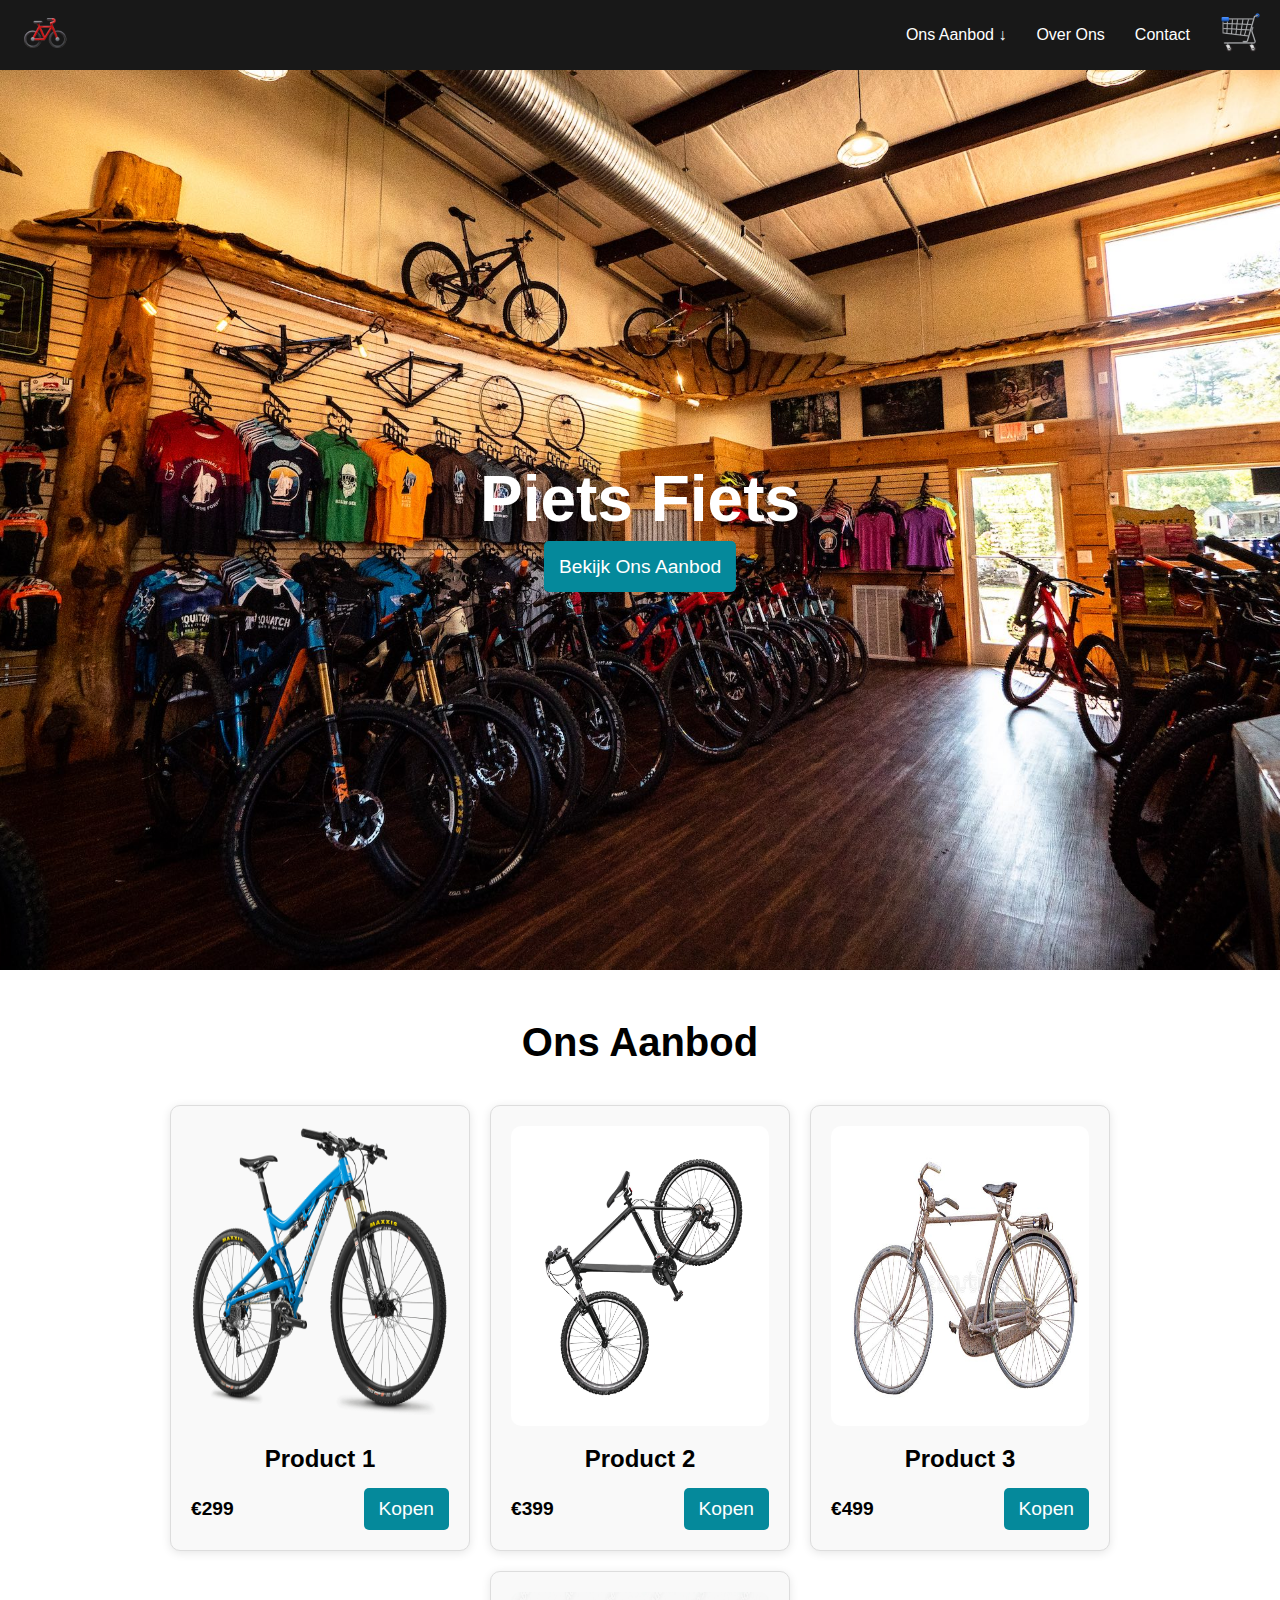
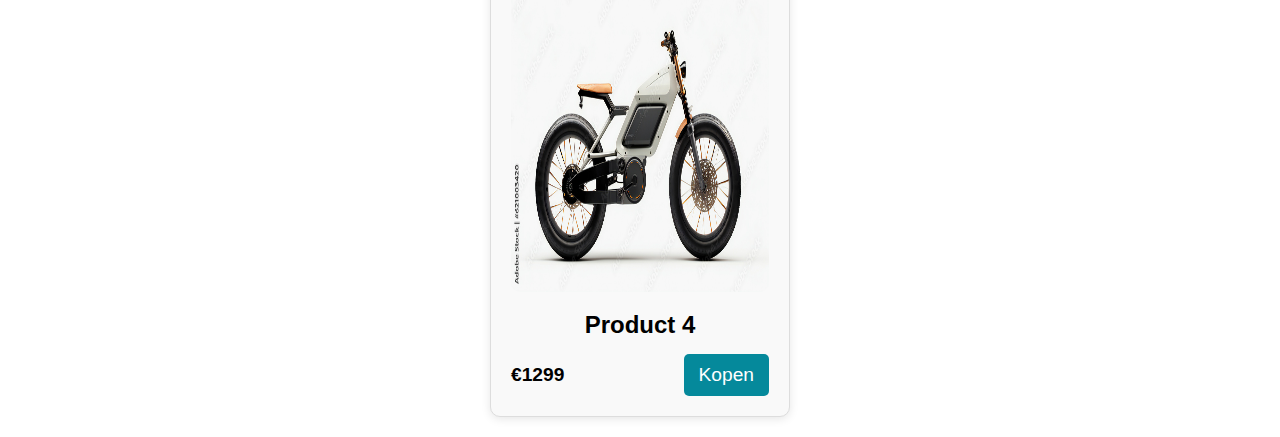
==== index.html @ 2f3db823 "Initial commit" ====
<!DOCTYPE html>
<html lang="nl">
<head>
    <meta charset="UTF-8">
    <meta name="viewport" content="width=device-width, initial-scale=1.0">
    <title>Piets fiets | De beste in Nederland!</title>
    <link rel="stylesheet" href="CSS/styles.css">
    <link rel="stylesheet" href="https://cdnjs.cloudflare.com/ajax/libs/font-awesome/6.0.0-beta2/css/all.min.css" integrity="sha512-YWzhKL2whUzgiheMoBFwW8CKV4qpHQAEuvilg9FAn5VJUDwKZZxkJNuGM4XkWuk94WCrrwslk8yWNGmY1EduTA==" crossorigin="anonymous" referrerpolicy="no-referrer" />
</head>
<body>
    <header>
    <nav>
        <ul class='nav-bar'>
            <li class='logo'><a href='index.html'><img src='IMG/logo.png' alt='logo'/></a></li>
            <input type='checkbox' id='check' />
            <span class="menu">
                <li class="dropdown">
                    <a href="#" class="dropbtn">Ons Aanbod ↓</a>
                    <div class="dropdown-content">
                        <div class="dropdown-item">
                            <a href="#">Link 1 →</a>
                            <div class="submenu-content">
                                <a href="#">Link A</a>
                                <a href="#">Link B</a>
                                <a href="#">Link C</a>
                            </div>
                        </div>
                        <a href="#">Link 2</a>
                        <a href="#">Link 3</a>
                    </div>
                </li>
                <li><a href="aboutus.html">Over Ons</a></li>
                <li><a href="contact.html">Contact</a></li>
                <li class="cart"><a href="winkelwagen.html"><img src='IMG/shoppingcart.png' alt='winkelwagen'/></a></li>
                <label for="check" class="close-menu"><i class="fas fa-times"></i></label>
            </span>
            <label for="check" class="open-menu"><i class="fas fa-bars"></i></label>
        </ul>
    </nav>
    </header>
    
    <section class="cover">
        <img src="IMG/cover.jpg" alt="Cover Foto" class="cover-img">
        <div class="cover-content">
            <h1>Piets Fiets</h1>
            <a href="#aanbod" class="btn">Bekijk Ons Aanbod</a>
        </div>
    </section>

    <!-- Ons Aanbod sectie -->
    <section id="aanbod">
        <h1 class="title">Ons Aanbod</h1>
        <div class="product-cards">
            <div class="card">
                <img src="IMG/product1.png" alt="Product 1">
                <h2>Product 1</h2>
                <div class="card-footer">
                    <p class="price">€299</p>
                    <a href="#" class="btn">Kopen</a>
                </div>
            </div>

            <div class="card">
                <img src="IMG/product2.jpg" alt="Product 2">
                <h2>Product 2</h2>
                <div class="card-footer">
                    <p class="price">€399</p>
                    <a href="#" class="btn">Kopen</a>
                </div>
            </div>

            <div class="card">
                <img src="IMG/product3.jpg" alt="Product 3">
                <h2>Product 3</h2>
                <div class="card-footer">
                    <p class="price">€499</p>
                    <a href="#" class="btn">Kopen</a>
                </div>
            </div>
            <div class="card">
                <img src="IMG/product4.jpg" alt="Product 4">
                <h2>Product 4</h2>
                <div class="card-footer">
                    <p class="price">€1299</p>
                    <a href="#" class="btn">Kopen</a>
                </div>
            </div>
        </div>
    </section>
</body>
</html>
---- CSS/styles.css ----
* {
    box-sizing: border-box;
    margin: 0;
    padding: 0;
}

body {
    font-family: "Poppins", sans-serif;
    --color1: #FFF;
    --color2: #181818;
}


.nav-bar {
    width: 100%;
    height: 70px;
    display: flex;
    justify-content: space-between;
    align-items: center;
    list-style: none;
    position: relative;
    background-color: var(--color2);
    padding: 12px 20px;
}

.logo img {
    height: 50px;
}

.cart img {
    height: 40px;
}

.menu {
    display: flex;
}

.menu li {
    display: flex;
    align-items: center;
    padding-left: 30px;
}

.menu li a {
    display: block;
    text-decoration: none;
    color: var(--color1);
    text-align: center;
    padding: 10px 0;
}

.open-menu, .close-menu {
    position: absolute;
    color: var(--color1);
    cursor: pointer;
    font-size: 1.5rem;
    display: none;
}

.open-menu {
    top: 50%;
    right: 20px;
    transform: translateY(-50%);
}

.close-menu {
    top: 20px;
    right: 20px;
}

#check {
    display: none;
}

@media(max-width: 700px) {
    .menu {
        flex-direction: column;
        align-items: center;
        justify-content: center;
        width: 80%;
        height: 100vh;
        position: fixed;
        top: 0;
        right: -100%;
        z-index: 100;
        background-color: var(--color2);
    }

    .menu li {
        margin-top: 30px;
    }

    .menu li a {
        padding: 10px;
    }

    .open-menu, .close-menu {
        display: block;
    }

    #check:checked ~ .menu {
        right: 0;
    }
}

/* Dropdown styling */
.dropdown {
    position: relative;
}

.dropdown-content {
    display: none;
    position: absolute;
    background-color: #333; /* Maak de achtergrond donkerder */
    min-width: 160px;
    box-shadow: 0px 8px 16px 0px rgba(0, 0, 0, 0.2);
    z-index: 1;
    top: 60px;
    padding: 10px 0; /* Extra padding zodat de gebruiker meer ruimte heeft */
}

.dropdown-content a {
    color: white; /* Maak de tekst wit voor betere zichtbaarheid */
    padding: 12px 16px;
    text-decoration: none;
    display: block;
    text-align: left;
}

.dropdown-content a:hover {
    background-color: #575757; /* Voeg een lichte hover-achtergrond toe */
}

/* Toon het tweede niveau dropdown bij hover */
.dropdown:hover .dropdown-content {
    display: block;
}

/* Submenu (derde niveau) styling */
.dropdown-item {
    position: relative;
}

.dropdown-item:hover .submenu-content {
    display: block;
}

.submenu-content {
    display: none;
    position: absolute;
    left: 100%; /* Plaats submenu rechts van het tweede niveau */
    top: 0;
    min-width: 160px;
    background-color: #333; /* Zelfde achtergrondkleur als het tweede niveau */
    box-shadow: 0px 8px 16px 0px rgba(0, 0, 0, 0.2);
    z-index: 1;
}

.submenu-content a {
    color: white; /* Maak de tekst wit voor de submenu's */
}

.submenu-content a:hover {
    background-color: #575757; /* Voeg ook hier een lichte hover-achtergrond toe */
}

/* Einde navbar css */
/* Cover sectie styling */
.cover {
    position: relative;
    height: 100vh;
}

.cover-img {
    width: 100%;
    height: 100vh;
    object-fit: cover;
}

.cover-content {
    position: absolute;
    top: 50%;
    left: 50%;
    transform: translate(-50%, -50%);
    color: white;
    text-align: center;
}

.cover h1 {
    font-size: 4rem;
    margin-bottom: 20px;
}

.btn {
    text-decoration: none;
    background-color: #05899b; /* Knopkleur */
    color: white;
    padding: 15px 15px;
    font-size: 1.2rem;
    border-radius: 5px;
    transition: background-color 0.3s ease;
}

.btn:hover {
    background-color: #076673;
}

/* Ons aanbod gedeelte van index*/

/* Sectie titel styling */
.title {
    text-align: center;
    margin: 50px 0 20px 0;
    font-size: 2.5rem;
}

/* Product cards layout */
.product-cards {
    display: flex;
    justify-content: center;
    gap: 20px;
    padding: 20px;
    flex-wrap: wrap;
}

/* Individuele card styling */
.card {
    background-color: #f9f9f9;
    border: 1px solid #ddd;
    border-radius: 10px;
    padding: 20px;
    width: 300px;
    text-align: center;
    box-shadow: 0 2px 10px rgba(0, 0, 0, 0.1);
}

.card img {
    width: 100%;
    height: 300px;
    border-radius: 10px;
}

.card h2 {
    margin: 15px 0;
    font-size: 1.5rem;
}

/* Footer van de card met prijs en koopknop */
.card-footer {
    display: flex;
    justify-content: space-between;
    align-items: center;
}

.price {
    font-size: 1.2rem;
    font-weight: bold;
}

/* Koop knop styling */
.card-footer .btn {
    background-color: #05899b;
    color: white;
    padding: 10px 15px;
    border-radius: 5px;
    text-decoration: none;
    transition: background-color 0.3s ease;
}

.card-footer .btn:hover {
    background-color: #076673;
}


/* Contact pagina css */

.contact-section {
    margin-top: 20px; /* Zorgt dat de content niet onder de navbar valt */
    display: flex;
    flex-direction: column;
    align-items: center;
    text-align: center;
}

.contact-section h1 {
    font-size: 2.5rem;
    margin-bottom: 10px;
}

.contact-section p {
    max-width: 600px;
    margin: 0 auto;
    font-size: 1.2rem;
    color: #555;
}

/* Contact formulier styling */
/* Contact formulier styling */
.contact-form {
    display: flex;
    flex-direction: column;
    align-items: center; /* Center the form horizontally */
    margin: 20px auto; /* Margin auto ensures form is centered */
    width: 100%;
    max-width: 400px; /* Control the maximum width of the form */
}

.form-group {
    width: 500px;
    margin-bottom: 15px;
}

.form-group label {
    display: block;
    font-size: 1rem;
    margin-bottom: 5px;
    color: #333;
    text-align: left; /* Left-align the label */
}

.form-group input,
.form-group textarea {
    width: 100%; /* Ensure the input and textarea fields take up 100% of the form-group's width */
    padding: 10px;
    border: 1px solid #ccc;
    border-radius: 5px;
    font-size: 1rem;
    box-sizing: border-box; /* Prevent padding from increasing the width */
}

.form-group input:focus,
.form-group textarea:focus {
    border-color: #05899b;
    outline: none;
}

.submit-btn {
    padding: 12px 20px;
    background-color: #05899b;
    color: white;
    border: none;
    border-radius: 5px;
    font-size: 1.2rem;
    cursor: pointer;
    transition: background-color 0.3s ease;
    width: 500px; /* Make the submit button fill the width */
    margin-top: 10px;
}



.submit-btn:hover {
    background-color: #076673;
}

/* Over ons pagina */

.about-us {
    display: flex;
    flex-direction: column;
    align-items: center;
    text-align: center;
    margin: 20px 0;
}

.about-section,
.mission-section,
.what-we-do-section,
.team-section {
    max-width: 800px; /* Zorg ervoor dat de secties niet te breed zijn */
    margin-bottom: 40px; /* Ruimte tussen de secties */
}

.team-image {
    width: 100%;
    height: auto; /* Zorgt ervoor dat de afbeelding proportioneel blijft */
    margin-top: 20px; /* Ruimte boven de afbeelding */
}
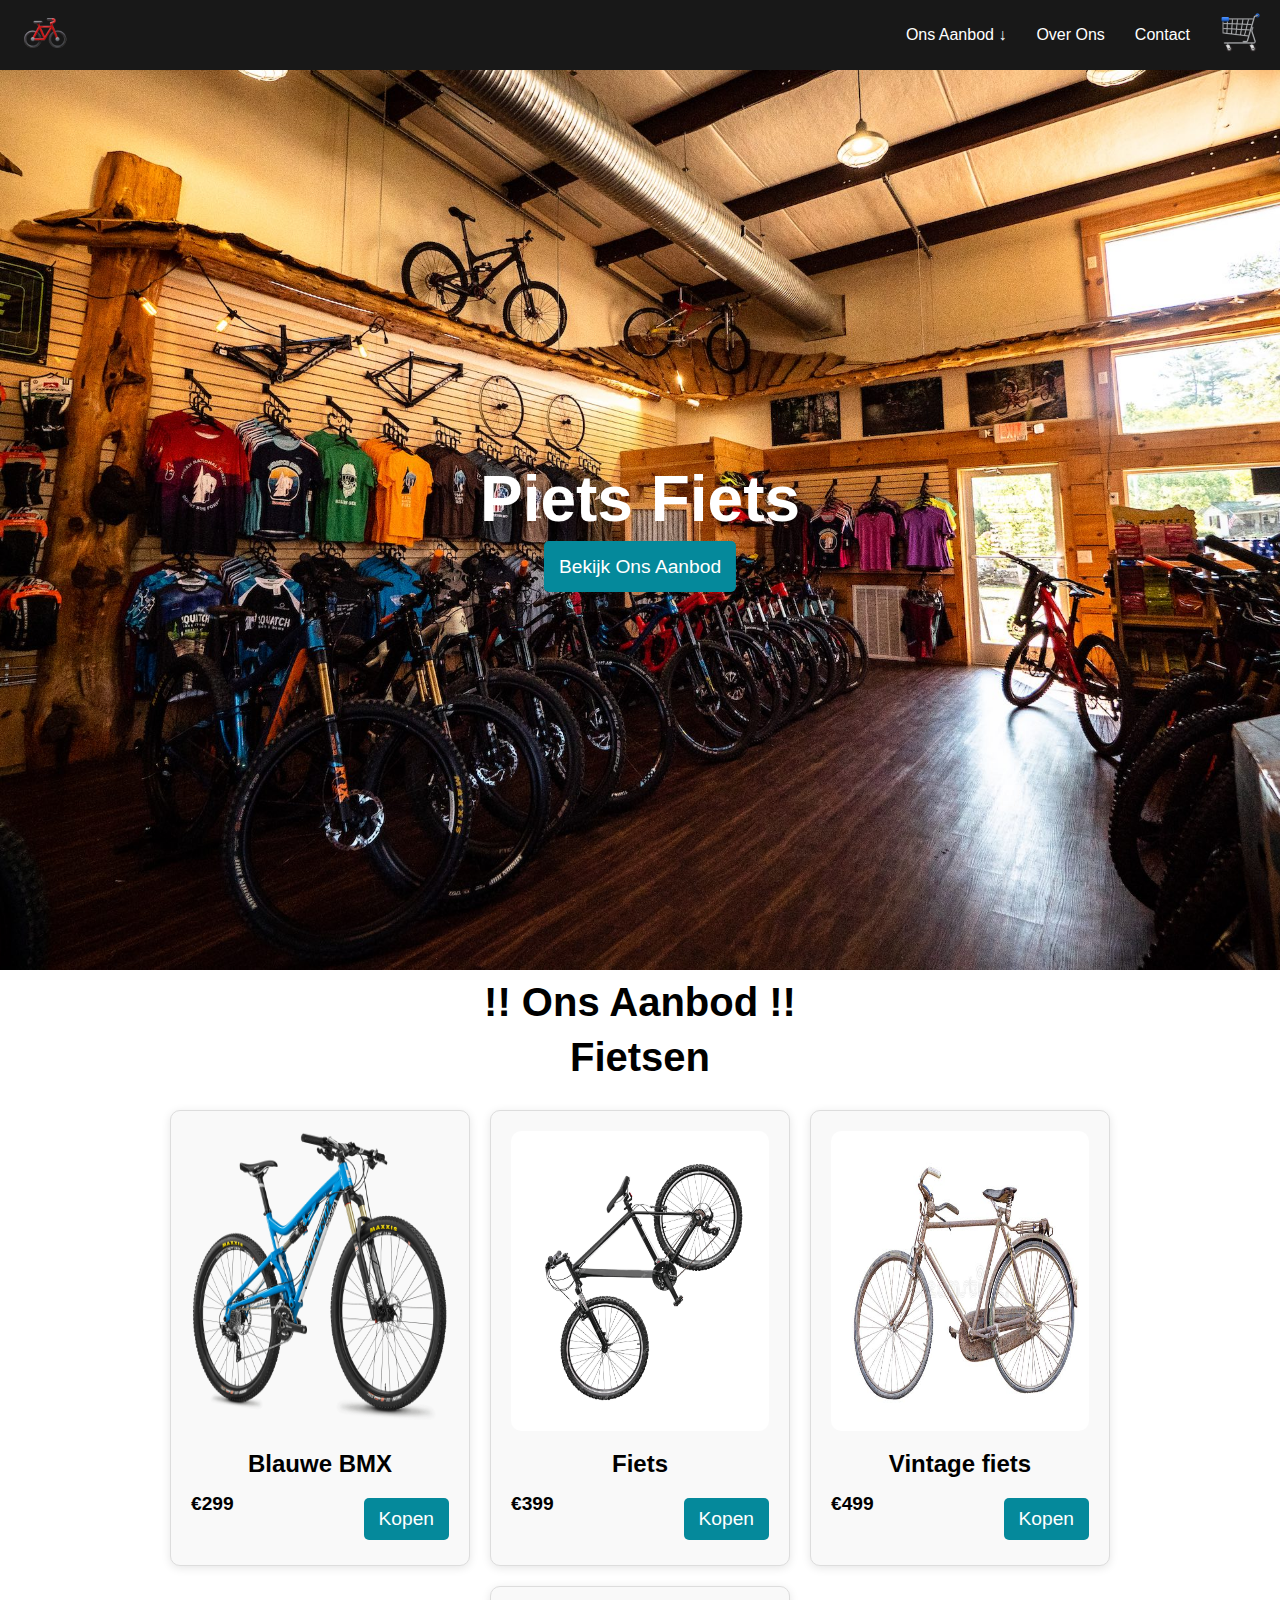
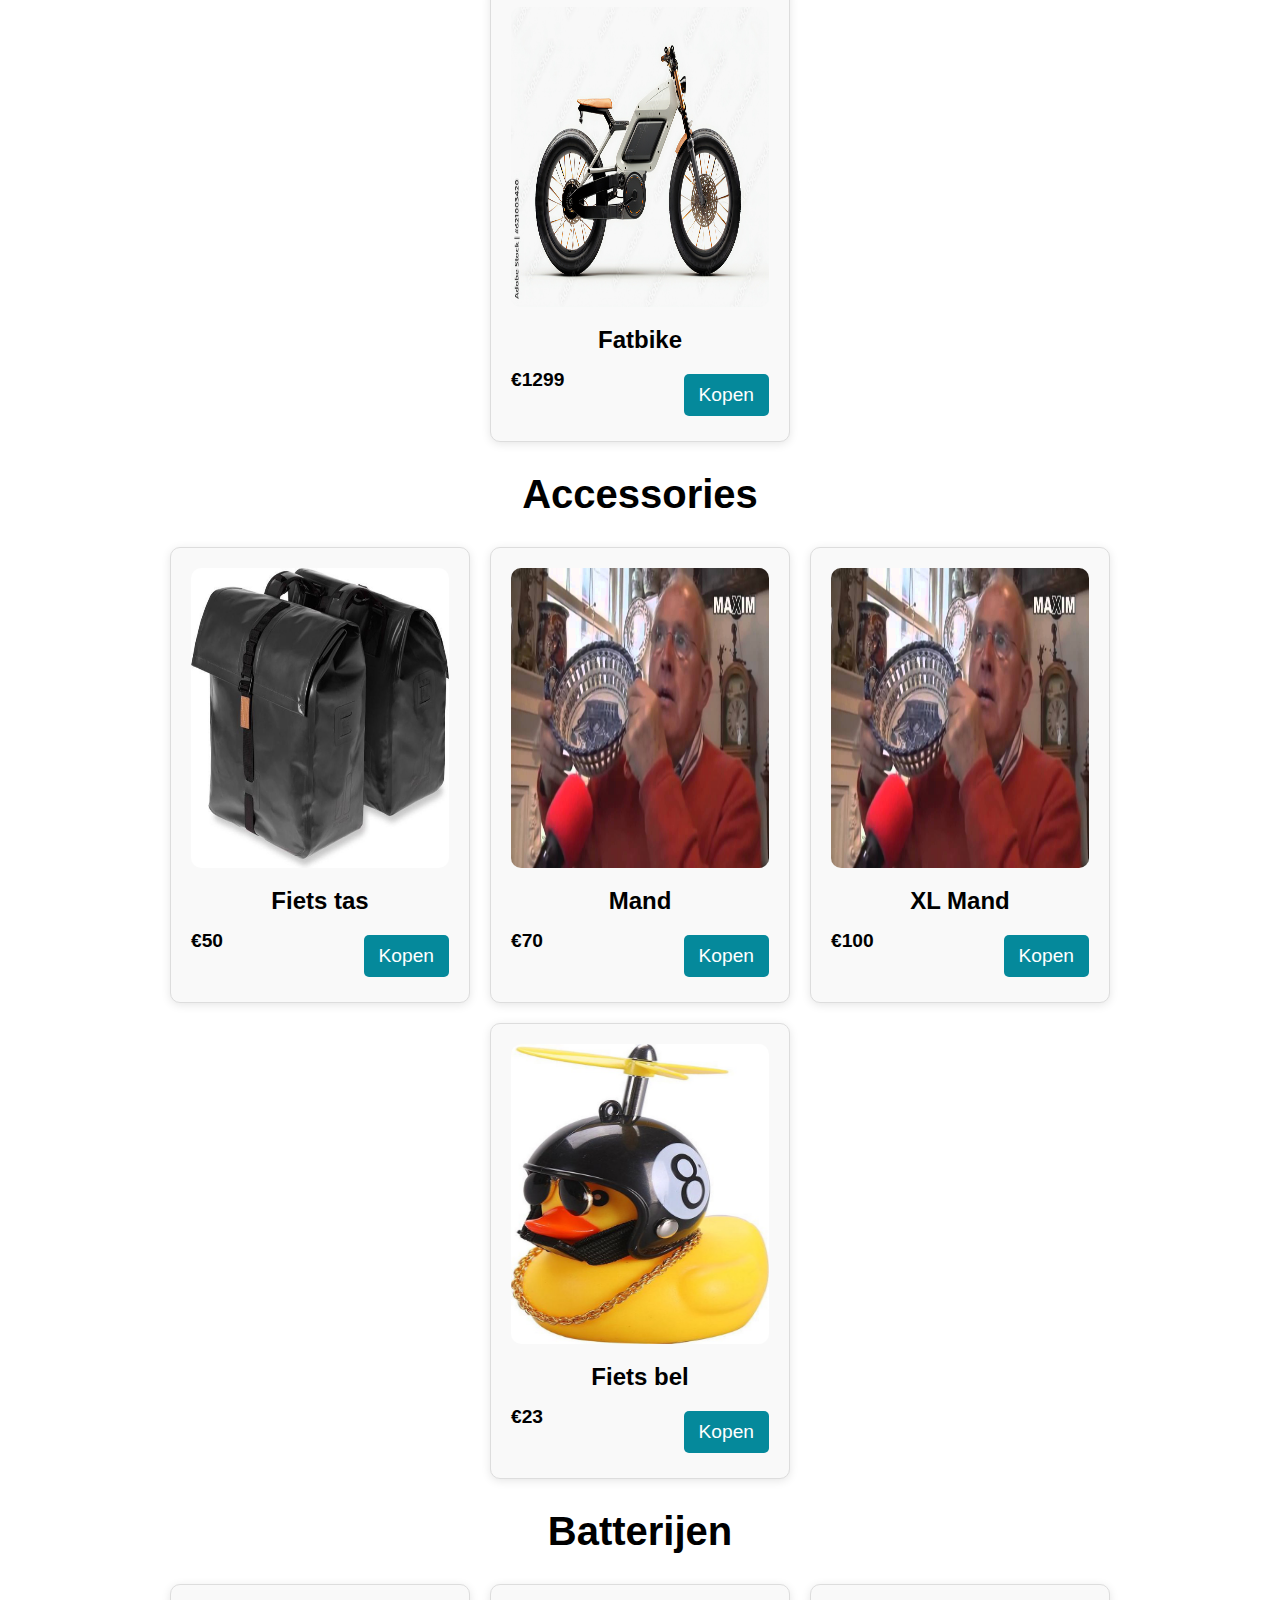
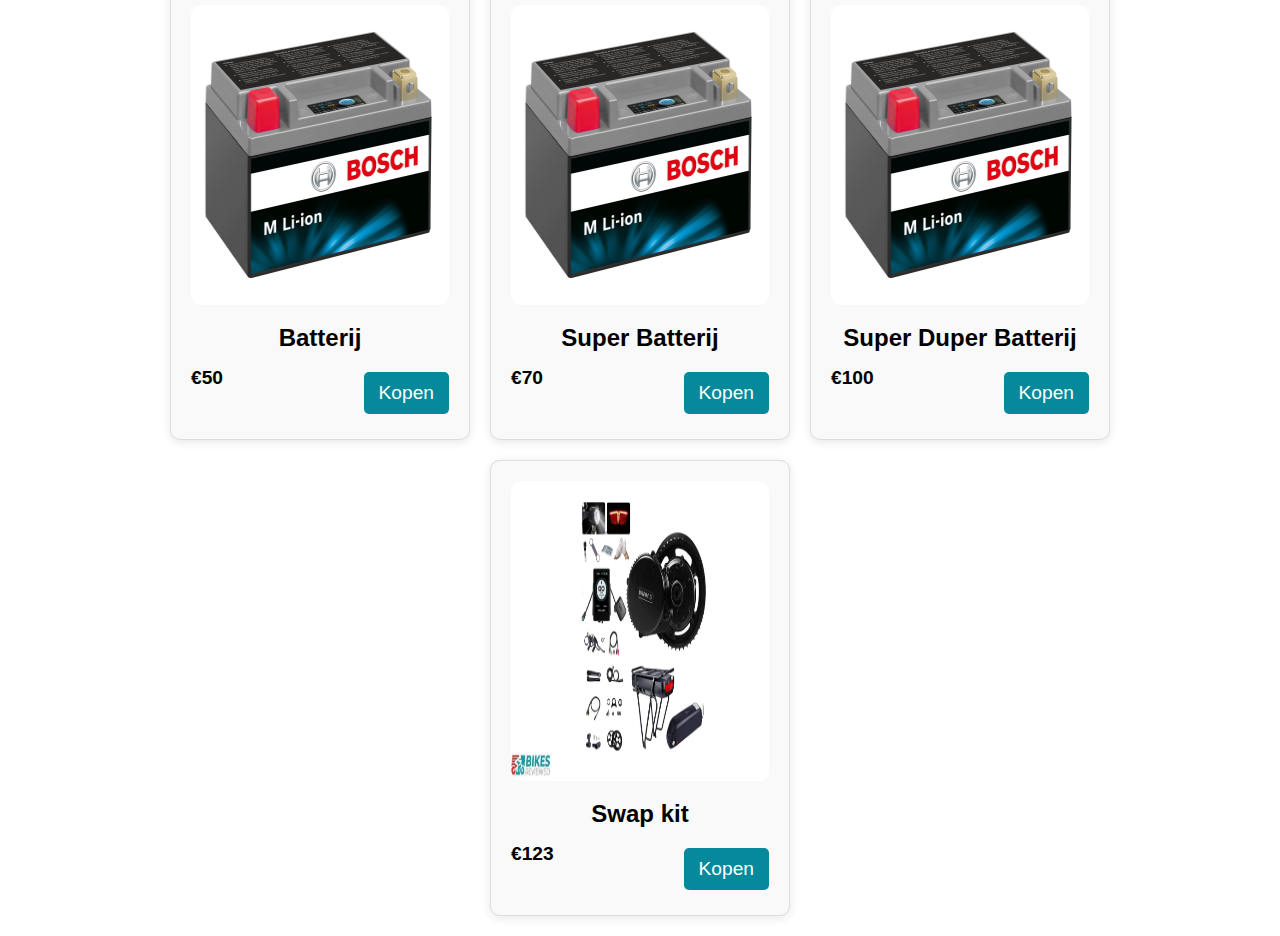
==== commit c7c382c2: "product en aanbod pagina gemaakt, index verbeterd en spelfouten verbeterd in README.md" ====
--- a/index.html
+++ b/index.html
@@ -18,15 +18,15 @@
                     <a href="#" class="dropbtn">Ons Aanbod ↓</a>
                     <div class="dropdown-content">
                         <div class="dropdown-item">
-                            <a href="#">Link 1 →</a>
+                            <a href="#">Fietsen →</a>
                             <div class="submenu-content">
-                                <a href="#">Link A</a>
-                                <a href="#">Link B</a>
-                                <a href="#">Link C</a>
+                                <a href="#">Fietsen</a>
+                                <a href="#">Vintage fietsen</a>
+                                <a href="#">Elektrische fietsen</a>
                             </div>
                         </div>
-                        <a href="#">Link 2</a>
-                        <a href="#">Link 3</a>
+                        <a href="#">Accessories</a>
+                        <a href="#">Batterijen</a>
                     </div>
                 </li>
                 <li><a href="aboutus.html">Over Ons</a></li>
@@ -49,11 +49,13 @@
 
     <!-- Ons Aanbod sectie -->
     <section id="aanbod">
-        <h1 class="title">Ons Aanbod</h1>
+        <h1 class="title">!! Ons Aanbod !!</h1>
+        <!-- Fietsen -->
+        <h3 class="title">Fietsen</h3>
         <div class="product-cards">
             <div class="card">
                 <img src="IMG/product1.png" alt="Product 1">
-                <h2>Product 1</h2>
+                <h2>Blauwe BMX</h2>
                 <div class="card-footer">
                     <p class="price">€299</p>
                     <a href="#" class="btn">Kopen</a>
@@ -62,7 +64,7 @@
 
             <div class="card">
                 <img src="IMG/product2.jpg" alt="Product 2">
-                <h2>Product 2</h2>
+                <h2>Fiets</h2>
                 <div class="card-footer">
                     <p class="price">€399</p>
                     <a href="#" class="btn">Kopen</a>
@@ -71,7 +73,7 @@
 
             <div class="card">
                 <img src="IMG/product3.jpg" alt="Product 3">
-                <h2>Product 3</h2>
+                <h2>Vintage fiets</h2>
                 <div class="card-footer">
                     <p class="price">€499</p>
                     <a href="#" class="btn">Kopen</a>
@@ -79,9 +81,85 @@
             </div>
             <div class="card">
                 <img src="IMG/product4.jpg" alt="Product 4">
-                <h2>Product 4</h2>
+                <h2>Fatbike</h2>
                 <div class="card-footer">
                     <p class="price">€1299</p>
+                    <a href="#" class="btn">Kopen</a>
+                </div>
+            </div>
+        </div>
+        <!-- Accessories -->
+        <h3 class="title">Accessories</h3>
+        <div class="product-cards">
+            <div class="card">
+                <img src="IMG/fietstas.jpg" alt="Product 1">
+                <h2>Fiets tas</h2>
+                <div class="card-footer">
+                    <p class="price">€50</p>
+                    <a href="#" class="btn">Kopen</a>
+                </div>
+            </div>
+
+            <div class="card">
+                <img src="IMG/mand.jpg" alt="Product 2">
+                <h2>Mand</h2>
+                <div class="card-footer">
+                    <p class="price">€70</p>
+                    <a href="#" class="btn">Kopen</a>
+                </div>
+            </div>
+
+            <div class="card">
+                <img src="IMG/mand.jpg" alt="Product 3">
+                <h2>XL Mand</h2>
+                <div class="card-footer">
+                    <p class="price">€100</p>
+                    <a href="#" class="btn">Kopen</a>
+                </div>
+            </div>
+            <div class="card">
+                <img src="IMG/bel.jpg" alt="Product 4">
+                <h2>Fiets bel</h2>
+                <div class="card-footer">
+                    <p class="price">€23</p>
+                    <a href="#" class="btn">Kopen</a>
+                </div>
+            </div>
+        </div>
+        <!-- Batterijen -->
+        <h3 class="title">Batterijen</h3>
+        <div class="product-cards">
+            <div class="card">
+                <img src="IMG/batterij.jpeg" alt="Product 1">
+                <h2>Batterij</h2>
+                <div class="card-footer">
+                    <p class="price">€50</p>
+                    <a href="#" class="btn">Kopen</a>
+                </div>
+            </div>
+
+            <div class="card">
+                <img src="IMG/batterij.jpeg" alt="Product 2">
+                <h2>Super Batterij</h2>
+                <div class="card-footer">
+                    <p class="price">€70</p>
+                    <a href="#" class="btn">Kopen</a>
+                </div>
+            </div>
+
+            <div class="card">
+                <img src="IMG/batterij.jpeg" alt="Product 3">
+                <h2>Super Duper Batterij</h2>
+                <div class="card-footer">
+                    <p class="price">€100</p>
+                    <a href="#" class="btn">Kopen</a>
+                </div>
+            </div>
+            <div class="card">
+                <img src="IMG/swapkit.jpg" alt="Product 4">
+                <h2>Swap kit</h2>
+                <div class="card-footer">
+                    <p class="price">€123</p>
                     <a href="#" class="btn">Kopen</a>
                 </div>
             </div>
--- a/CSS/styles.css
+++ b/CSS/styles.css
@@ -173,7 +173,7 @@
 
 .cover-img {
     width: 100%;
-    height: 100vh;
+    height: 100%;
     object-fit: cover;
 }
 
@@ -210,7 +210,7 @@
 /* Sectie titel styling */
 .title {
     text-align: center;
-    margin: 50px 0 20px 0;
+    margin: 10px 0 10px 0;
     font-size: 2.5rem;
 }
 
@@ -229,7 +229,7 @@
     border: 1px solid #ddd;
     border-radius: 10px;
     padding: 20px;
-    width: 300px;
+    width: 300px; /* Breedte van de kaart */
     text-align: center;
     box-shadow: 0 2px 10px rgba(0, 0, 0, 0.1);
 }
@@ -376,3 +376,221 @@
     height: auto; /* Zorgt ervoor dat de afbeelding proportioneel blijft */
     margin-top: 20px; /* Ruimte boven de afbeelding */
 }
+/* Product pagina layout */
+.product-container {
+    display: flex;
+    justify-content: space-between;
+    align-items: flex-start;
+    margin: 30px auto;
+    max-width: 1200px;
+}
+
+.product-image {
+    width: 50%;
+    border: 2px solid #ddd; /* Outline rond de afbeelding */
+    border-radius: 10px;
+}
+
+.product-image img {
+    width: 100%;
+    height: auto;
+}
+
+.product-details {
+    width: 45%;
+    display: flex;
+    flex-direction: column;
+    justify-content: space-between;
+    padding-left: 20px;
+}
+
+.product-info {
+    flex-grow: 1; /* Zorgt ervoor dat dit gedeelte groeit en ruimte inneemt */
+    margin-bottom: 20px; /* Zorg voor een afstand tussen beschrijving en aankoopsectie */
+}
+
+.product-title {
+    font-size: 2.5rem;
+    color: #333;
+    margin-bottom: 10px;
+}
+
+.product-description {
+    font-size: 1.2rem;
+    color: #555;
+    margin-bottom: 20px;
+}
+
+.product-purchase {
+    margin-top: auto; /* Plaatst de prijs en knop helemaal onderaan de kolom */
+}
+
+.product-price {
+    font-size: 2rem;
+    font-weight: bold;
+    color: #05899b;
+    margin-bottom: 20px;
+}
+
+.product-details .btn {
+    background-color: #05899b;
+    color: white;
+    padding: 12px 20px;
+    font-size: 1.2rem;
+    text-decoration: none;
+    border-radius: 5px;
+    transition: background-color 0.3s ease;
+}
+.voorraad {
+    color: green;
+}
+
+.product-details .btn:hover {
+    background-color: #076673;
+}
+
+@media (max-width: 900px) {
+    .product-container {
+        flex-direction: column;
+        text-align: center;
+    }
+
+    .product-image,
+    .product-details {
+        width: 100%;
+        padding-left: 0;
+    }
+
+    .product-purchase {
+        align-items: center; /* Zorgt ervoor dat de prijs en knop gecentreerd zijn op kleinere schermen */
+    }
+}
+
+/* aanbod */
+/* Main content styling */
+main {
+    text-align: center;
+    margin: 20px;
+}
+
+h1 {
+    font-size: 2.5rem;
+    margin-bottom: 10px;
+}
+
+p {
+    font-size: 1.2rem;
+    margin-bottom: 30px;
+}
+
+/* Content layout */
+.content {
+    display: flex;
+    justify-content: space-between;
+    margin-top: 20px;
+}
+
+/* Filter sectie aan de linkerkant */
+.container {
+    display: flex;
+    justify-content: space-between;
+    gap: 20px; /* Voeg ruimte toe tussen filter en productlijst */
+}
+
+.filter-section {
+    width: 20%; /* Breedte blijft 20% */
+    height: 25%;
+    padding: 20px;
+    background-color: #f4f4f4;
+    border: 1px solid #ddd;
+    border-radius: 10px;
+    text-align: left;
+}
+
+
+.filter-section h2 {
+    font-size: 1.8rem;
+    margin-bottom: 20px;
+}
+
+.filter-item {
+    margin-bottom: 30px;
+}
+
+.filter-item h3 {
+    font-size: 1.2rem;
+    margin-bottom: 10px;
+}
+
+/* Zorgt dat prijs filter ook links is uitgelijnd */
+.price-filter {
+    display: flex;
+    align-items: center;
+    justify-content: space-between;
+}
+
+.price-filter input {
+    width: 40%;
+    padding: 8px;
+    font-size: 1rem;
+    border: 1px solid #ddd;
+    border-radius: 5px;
+}
+
+.price-filter span {
+    margin: 0 10px;
+}
+
+.type-filter label,
+.color-filter label {
+    display: block;
+    font-size: 1rem;
+    margin-bottom: 8px;
+    text-align: left; /* Links uitlijnen van type en kleur filters */
+}
+
+input[type="radio"] {
+    margin-right: 10px;
+}
+
+/* Placeholder for product list */
+.product-list {
+    width: 75%; /* Verlaag breedte om ruimte te geven aan filter */
+    display: flex;
+    flex-wrap: wrap;
+    gap: 20px;
+}
+.flex-container {
+    display: flex; /* Flexbox inschakelen */
+    gap: 20px; /* Ruimte tussen de filtersectie en productcards */
+}
+
+.filter-section {
+    flex: 0 0 20%; /* Stel de breedte in op 20% */
+    padding: 20px; /* Voeg padding toe voor ruimte rondom */
+}
+
+.product-cards {
+    flex: 1; /* Laat de productcards de rest van de ruimte innemen */
+    display: flex;
+    flex-wrap: wrap;
+    gap: 20px; /* Ruimte tussen de kaarten */
+}
+
+
+@media (max-width: 900px) {
+    .content {
+        flex-direction: column;
+        align-items: center;
+    }
+
+    .filter-section,
+    .product-list {
+        width: 100%;
+    }
+
+    .product-list {
+        margin-top: 20px;
+    }
+}
+
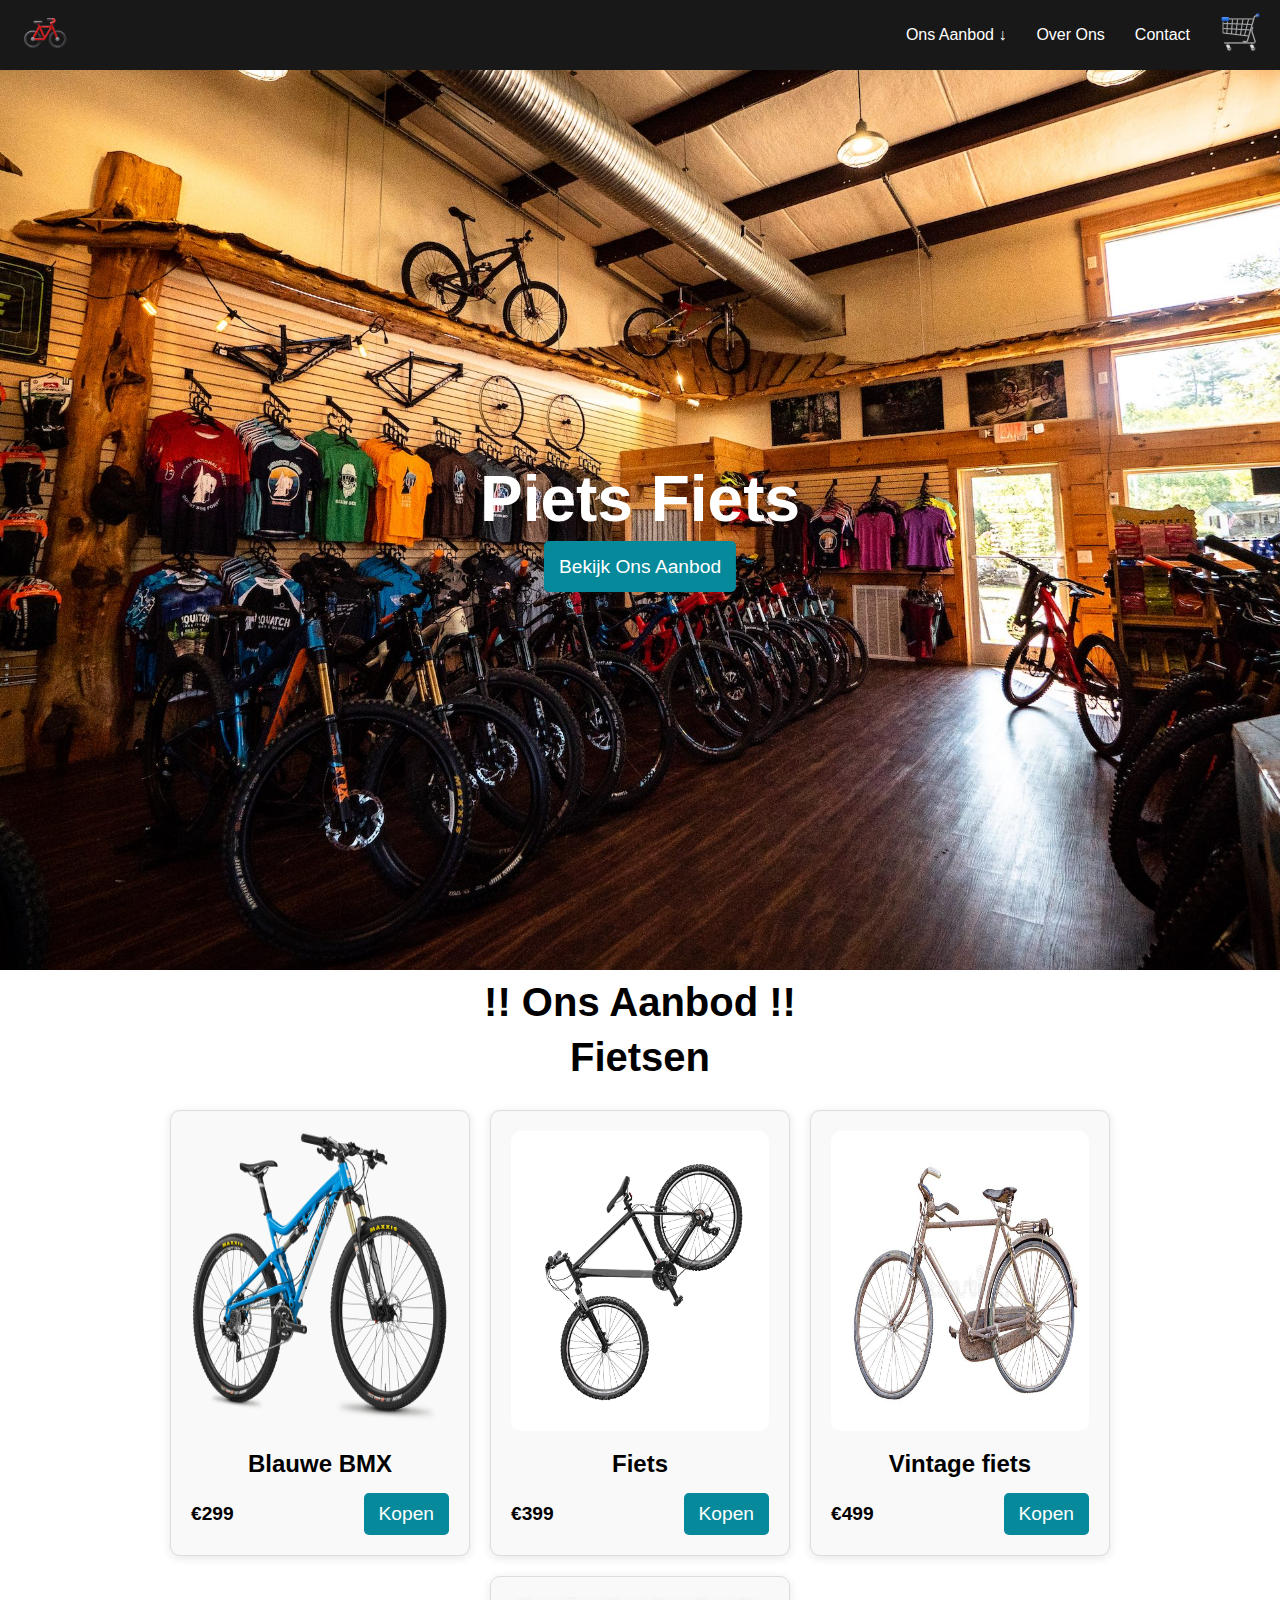
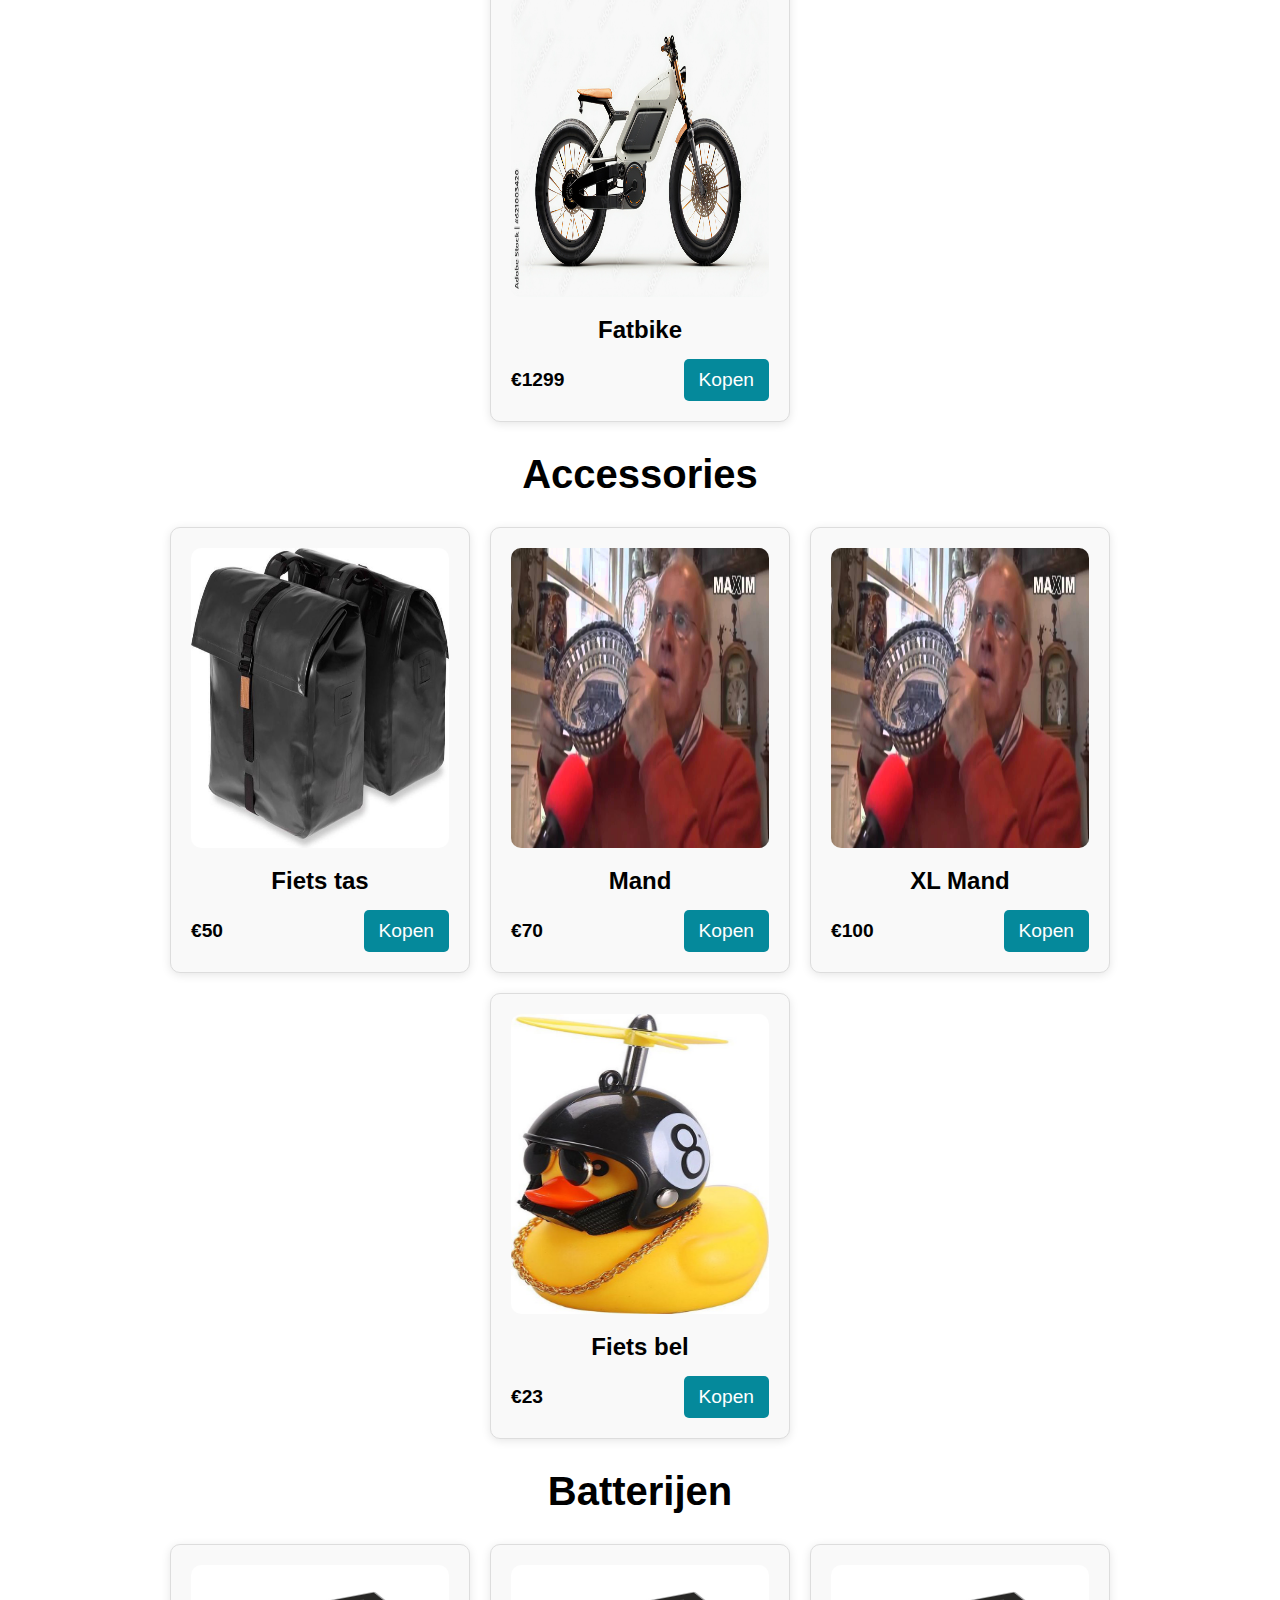
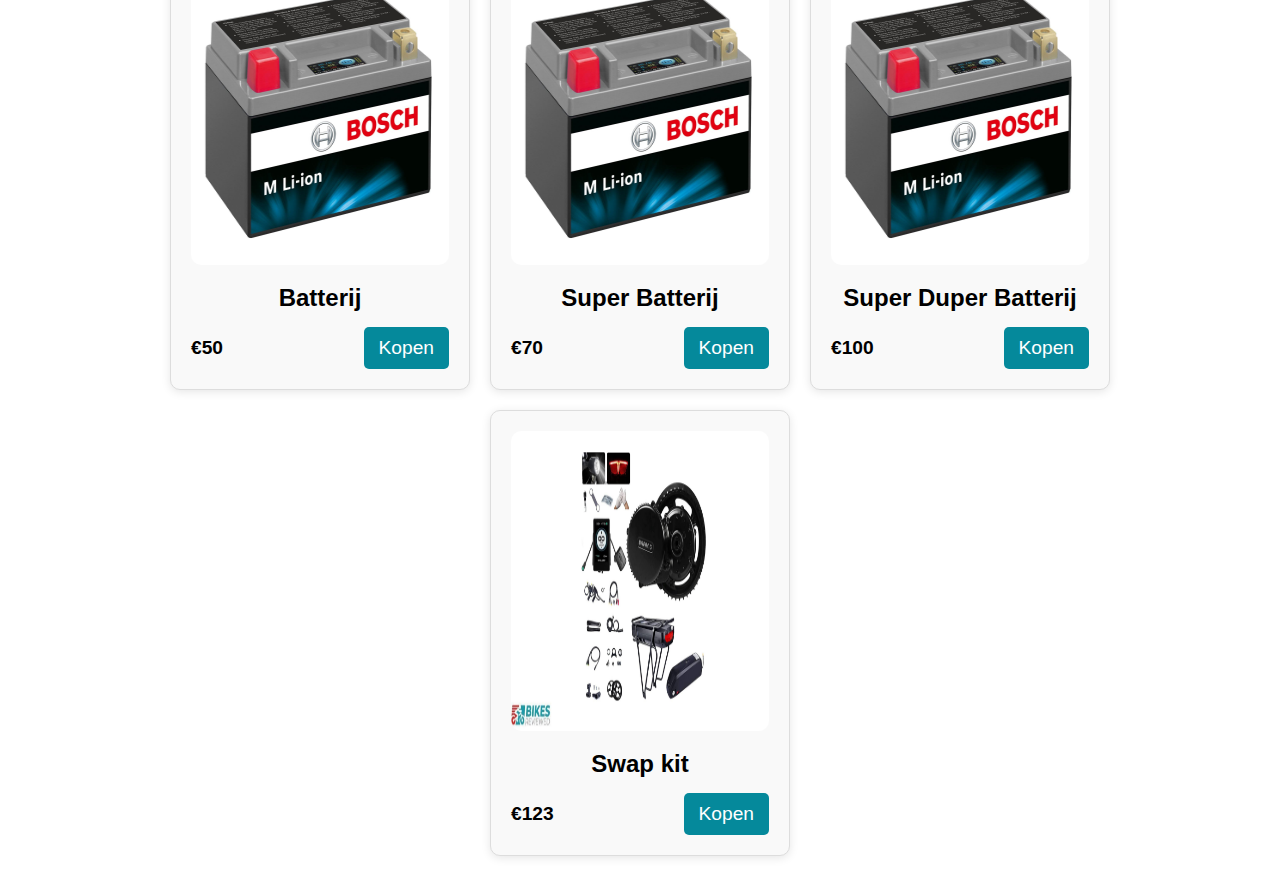
==== commit d0e54762: "small tweaks" ====
--- a/index.html
+++ b/index.html
@@ -15,7 +15,7 @@
             <input type='checkbox' id='check' />
             <span class="menu">
                 <li class="dropdown">
-                    <a href="#" class="dropbtn">Ons Aanbod ↓</a>
+                    <a href="aanbod.html" class="dropbtn">Ons Aanbod ↓</a>
                     <div class="dropdown-content">
                         <div class="dropdown-item">
                             <a href="#">Fietsen →</a>
--- a/CSS/styles.css
+++ b/CSS/styles.css
@@ -10,7 +10,7 @@
     --color2: #181818;
 }
 
-
+/* begin navbar styling */
 .nav-bar {
     width: 100%;
     height: 70px;
@@ -468,21 +468,11 @@
 
 /* aanbod */
 /* Main content styling */
-main {
-    text-align: center;
-    margin: 20px;
-}
-
-h1 {
-    font-size: 2.5rem;
-    margin-bottom: 10px;
-}
-
-p {
-    font-size: 1.2rem;
-    margin-bottom: 30px;
-}
-
+
+.kop {
+    text-align: center;
+    align-items: center;
+}
 /* Content layout */
 .content {
     display: flex;
@@ -553,7 +543,6 @@
     margin-right: 10px;
 }
 
-/* Placeholder for product list */
 .product-list {
     width: 75%; /* Verlaag breedte om ruimte te geven aan filter */
     display: flex;
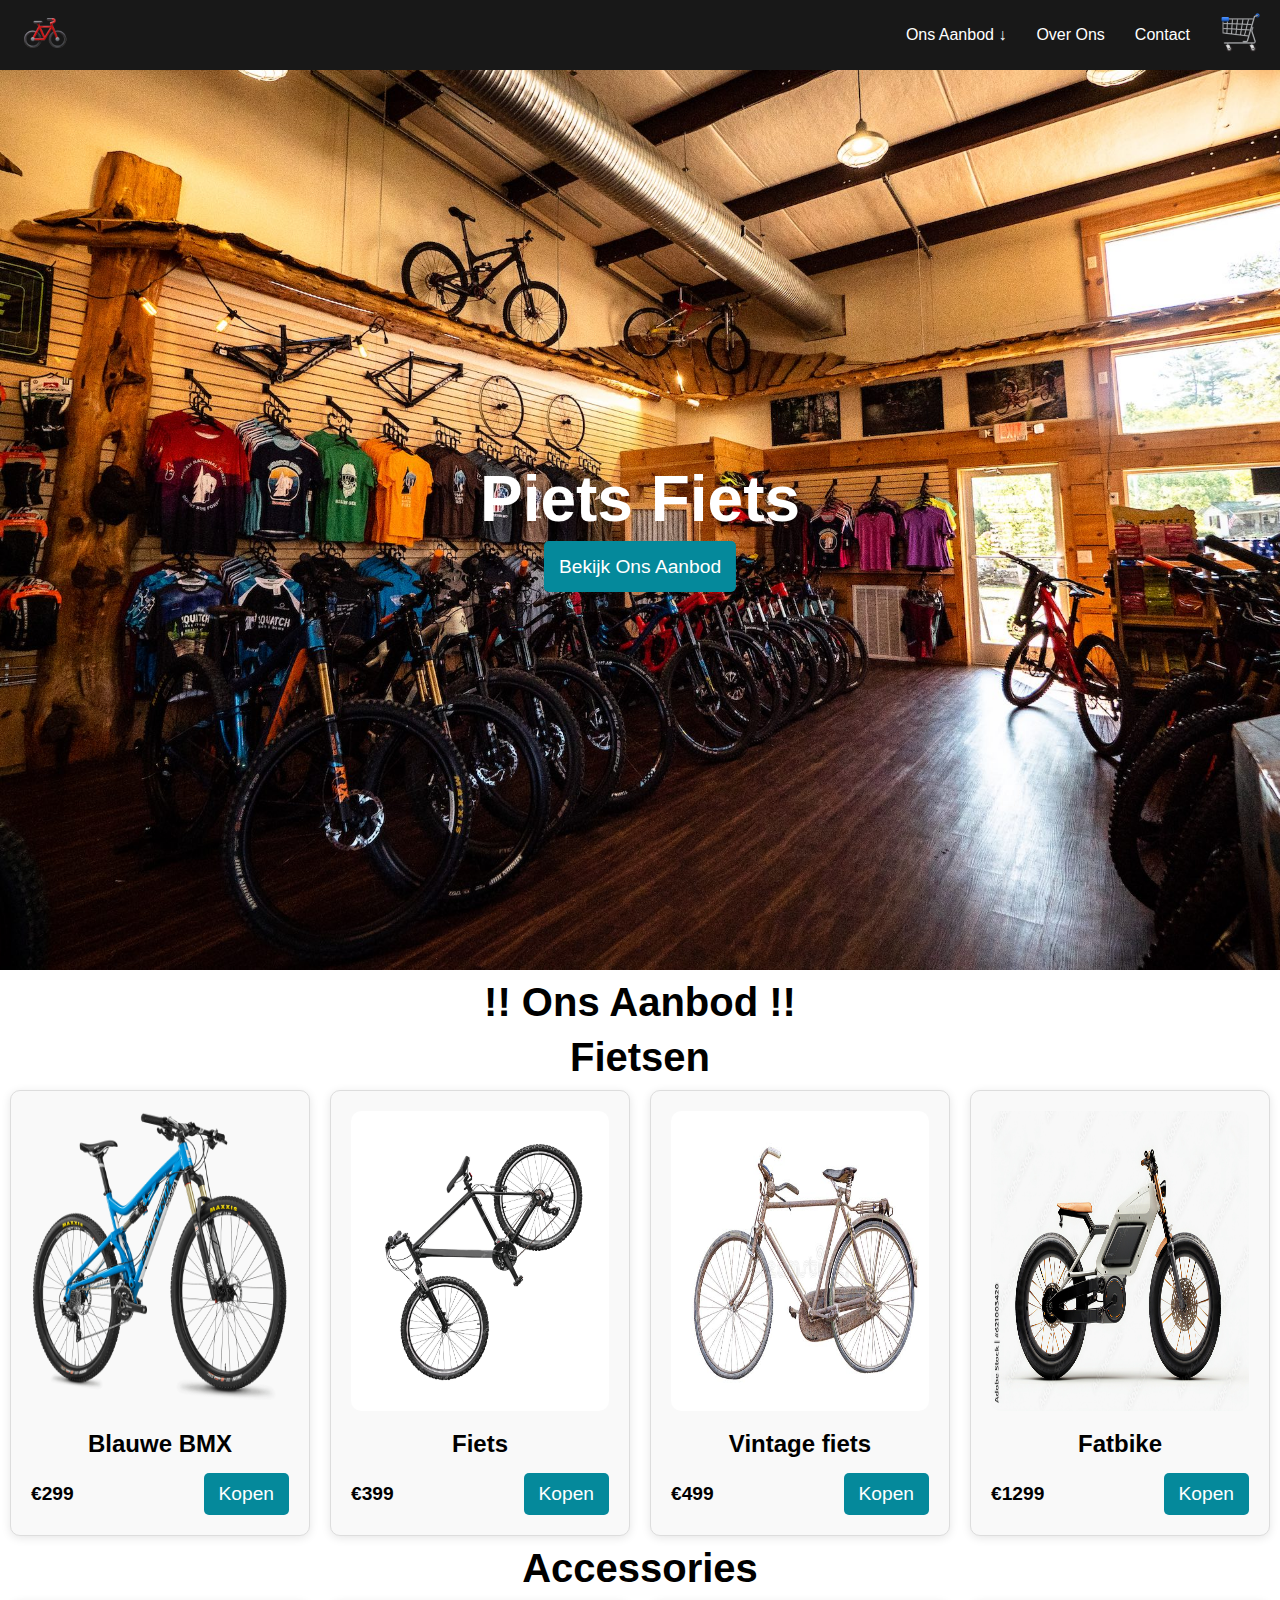
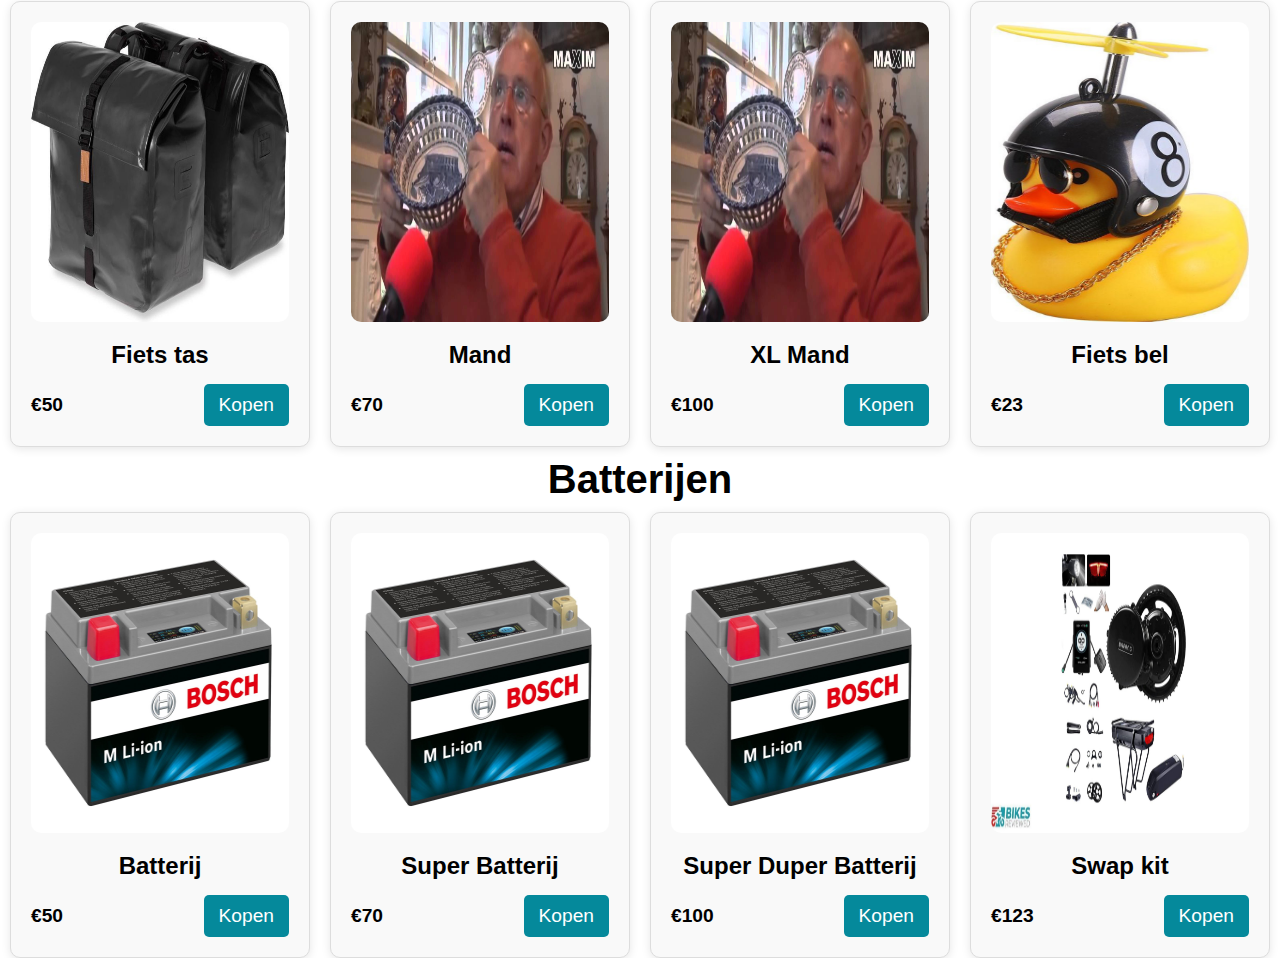
==== commit b2a3b874: "fixed navbar and removed redundancy" ====
--- a/index.html
+++ b/index.html
@@ -38,132 +38,140 @@
         </ul>
     </nav>
     </header>
-    
-    <section class="cover">
+    <main>
+        <section class="cover">
         <img src="IMG/cover.jpg" alt="Cover Foto" class="cover-img">
         <div class="cover-content">
             <h1>Piets Fiets</h1>
             <a href="#aanbod" class="btn">Bekijk Ons Aanbod</a>
         </div>
-    </section>
+        </section>
 
-    <!-- Ons Aanbod sectie -->
-    <section id="aanbod">
-        <h1 class="title">!! Ons Aanbod !!</h1>
-        <!-- Fietsen -->
-        <h3 class="title">Fietsen</h3>
-        <div class="product-cards">
-            <div class="card">
-                <img src="IMG/product1.png" alt="Product 1">
-                <h2>Blauwe BMX</h2>
-                <div class="card-footer">
-                    <p class="price">€299</p>
-                    <a href="#" class="btn">Kopen</a>
+        <!-- Ons Aanbod sectie -->
+        <section id="aanbod">
+            <h1 class="title">!! Ons Aanbod !!</h1>
+            
+            <!-- Fietsen -->
+            <h3 class="title">Fietsen</h3>
+            <div class="product-cards">
+                <div class="card">
+                    <img src="IMG/product1.png" alt="Product 1">
+                    <h2>Blauwe BMX</h2>
+                    <div class="card-footer">
+                        <p class="price">€299</p>
+                        <a href="product.html" class="btn">Kopen</a>
+                    </div>
+                </div>
+        
+                <div class="card">
+                    <img src="IMG/product2.jpg" alt="Product 2">
+                    <h2>Fiets</h2>
+                    <div class="card-footer">
+                        <p class="price">€399</p>
+                        <a href="product.html" class="btn">Kopen</a>
+                    </div>
+                </div>
+        
+                <div class="card">
+                    <img src="IMG/product3.jpg" alt="Product 3">
+                    <h2>Vintage fiets</h2>
+                    <div class="card-footer">
+                        <p class="price">€499</p>
+                        <a href="product.html" class="btn">Kopen</a>
+                    </div>
+                </div>
+                
+                <div class="card">
+                    <img src="IMG/product4.jpg" alt="Product 4">
+                    <h2>Fatbike</h2>
+                    <div class="card-footer">
+                        <p class="price">€1299</p>
+                        <a href="product.html" class="btn">Kopen</a>
+                    </div>
                 </div>
             </div>
-
-            <div class="card">
-                <img src="IMG/product2.jpg" alt="Product 2">
-                <h2>Fiets</h2>
-                <div class="card-footer">
-                    <p class="price">€399</p>
-                    <a href="#" class="btn">Kopen</a>
+            
+            <!-- Accessories -->
+            <h3 class="title">Accessories</h3>
+            <div class="product-cards">
+                <div class="card">
+                    <img src="IMG/fietstas.jpg" alt="Product 1">
+                    <h2>Fiets tas</h2>
+                    <div class="card-footer">
+                        <p class="price">€50</p>
+                        <a href="product.html" class="btn">Kopen</a>
+                    </div>
+                </div>
+        
+                <div class="card">
+                    <img src="IMG/mand.jpg" alt="Product 2">
+                    <h2>Mand</h2>
+                    <div class="card-footer">
+                        <p class="price">€70</p>
+                        <a href="product.html" class="btn">Kopen</a>
+                    </div>
+                </div>
+        
+                <div class="card">
+                    <img src="IMG/mand.jpg" alt="Product 3">
+                    <h2>XL Mand</h2>
+                    <div class="card-footer">
+                        <p class="price">€100</p>
+                        <a href="product.html" class="btn">Kopen</a>
+                    </div>
+                </div>
+                
+                <div class="card">
+                    <img src="IMG/bel.jpg" alt="Product 4">
+                    <h2>Fiets bel</h2>
+                    <div class="card-footer">
+                        <p class="price">€23</p>
+                        <a href="product.html" class="btn">Kopen</a>
+                    </div>
                 </div>
             </div>
-
-            <div class="card">
-                <img src="IMG/product3.jpg" alt="Product 3">
-                <h2>Vintage fiets</h2>
-                <div class="card-footer">
-                    <p class="price">€499</p>
-                    <a href="#" class="btn">Kopen</a>
+            
+            <!-- Batterijen -->
+            <h3 class="title">Batterijen</h3>
+            <div class="product-cards">
+                <div class="card">
+                    <img src="IMG/batterij.jpeg" alt="Product 1">
+                    <h2>Batterij</h2>
+                    <div class="card-footer">
+                        <p class="price">€50</p>
+                        <a href="product.html" class="btn">Kopen</a>
+                    </div>
+                </div>
+        
+                <div class="card">
+                    <img src="IMG/batterij.jpeg" alt="Product 2">
+                    <h2>Super Batterij</h2>
+                    <div class="card-footer">
+                        <p class="price">€70</p>
+                        <a href="product.html" class="btn">Kopen</a>
+                    </div>
+                </div>
+        
+                <div class="card">
+                    <img src="IMG/batterij.jpeg" alt="Product 3">
+                    <h2>Super Duper Batterij</h2>
+                    <div class="card-footer">
+                        <p class="price">€100</p>
+                        <a href="product.html" class="btn">Kopen</a>
+                    </div>
+                </div>
+                
+                <div class="card">
+                    <img src="IMG/swapkit.jpg" alt="Product 4">
+                    <h2>Swap kit</h2>
+                    <div class="card-footer">
+                        <p class="price">€123</p>
+                        <a href="product.html" class="btn">Kopen</a>
+                    </div>
                 </div>
             </div>
-            <div class="card">
-                <img src="IMG/product4.jpg" alt="Product 4">
-                <h2>Fatbike</h2>
-                <div class="card-footer">
-                    <p class="price">€1299</p>
-                    <a href="#" class="btn">Kopen</a>
-                </div>
-            </div>
-        </div>
-        <!-- Accessories -->
-        <h3 class="title">Accessories</h3>
-        <div class="product-cards">
-            <div class="card">
-                <img src="IMG/fietstas.jpg" alt="Product 1">
-                <h2>Fiets tas</h2>
-                <div class="card-footer">
-                    <p class="price">€50</p>
-                    <a href="#" class="btn">Kopen</a>
-                </div>
-            </div>
-
-            <div class="card">
-                <img src="IMG/mand.jpg" alt="Product 2">
-                <h2>Mand</h2>
-                <div class="card-footer">
-                    <p class="price">€70</p>
-                    <a href="#" class="btn">Kopen</a>
-                </div>
-            </div>
-
-            <div class="card">
-                <img src="IMG/mand.jpg" alt="Product 3">
-                <h2>XL Mand</h2>
-                <div class="card-footer">
-                    <p class="price">€100</p>
-                    <a href="#" class="btn">Kopen</a>
-                </div>
-            </div>
-            <div class="card">
-                <img src="IMG/bel.jpg" alt="Product 4">
-                <h2>Fiets bel</h2>
-                <div class="card-footer">
-                    <p class="price">€23</p>
-                    <a href="#" class="btn">Kopen</a>
-                </div>
-            </div>
-        </div>
-        <!-- Batterijen -->
-        <h3 class="title">Batterijen</h3>
-        <div class="product-cards">
-            <div class="card">
-                <img src="IMG/batterij.jpeg" alt="Product 1">
-                <h2>Batterij</h2>
-                <div class="card-footer">
-                    <p class="price">€50</p>
-                    <a href="#" class="btn">Kopen</a>
-                </div>
-            </div>
-
-            <div class="card">
-                <img src="IMG/batterij.jpeg" alt="Product 2">
-                <h2>Super Batterij</h2>
-                <div class="card-footer">
-                    <p class="price">€70</p>
-                    <a href="#" class="btn">Kopen</a>
-                </div>
-            </div>
-
-            <div class="card">
-                <img src="IMG/batterij.jpeg" alt="Product 3">
-                <h2>Super Duper Batterij</h2>
-                <div class="card-footer">
-                    <p class="price">€100</p>
-                    <a href="#" class="btn">Kopen</a>
-                </div>
-            </div>
-            <div class="card">
-                <img src="IMG/swapkit.jpg" alt="Product 4">
-                <h2>Swap kit</h2>
-                <div class="card-footer">
-                    <p class="price">€123</p>
-                    <a href="#" class="btn">Kopen</a>
-                </div>
-            </div>
-        </div>
-    </section>
+        </section>
+        
+    </main>
 </body>
 </html>
--- a/CSS/styles.css
+++ b/CSS/styles.css
@@ -219,7 +219,6 @@
     display: flex;
     justify-content: center;
     gap: 20px;
-    padding: 20px;
     flex-wrap: wrap;
 }
 
@@ -275,7 +274,7 @@
 /* Contact pagina css */
 
 .contact-section {
-    margin-top: 20px; /* Zorgt dat de content niet onder de navbar valt */
+    margin-top: 10px; /* Zorgt dat de content niet onder de navbar valt */
     display: flex;
     flex-direction: column;
     align-items: center;
@@ -289,20 +288,17 @@
 
 .contact-section p {
     max-width: 600px;
-    margin: 0 auto;
     font-size: 1.2rem;
     color: #555;
 }
 
 /* Contact formulier styling */
-/* Contact formulier styling */
 .contact-form {
     display: flex;
     flex-direction: column;
     align-items: center; /* Center the form horizontally */
-    margin: 20px auto; /* Margin auto ensures form is centered */
-    width: 100%;
-    max-width: 400px; /* Control the maximum width of the form */
+    margin: 20px; 
+    width: 100%;
 }
 
 .form-group {
@@ -312,7 +308,6 @@
 
 .form-group label {
     display: block;
-    font-size: 1rem;
     margin-bottom: 5px;
     color: #333;
     text-align: left; /* Left-align the label */
@@ -345,6 +340,7 @@
     transition: background-color 0.3s ease;
     width: 500px; /* Make the submit button fill the width */
     margin-top: 10px;
+    margin-bottom: 10px;
 }
 
 
@@ -441,7 +437,7 @@
     border-radius: 5px;
     transition: background-color 0.3s ease;
 }
-.voorraad {
+.stock-status {
     color: green;
 }
 
@@ -471,44 +467,34 @@
 
 .kop {
     text-align: center;
-    align-items: center;
 }
 /* Content layout */
 .content {
     display: flex;
     justify-content: space-between;
-    margin-top: 20px;
+    margin-top: 10px;
 }
 
 /* Filter sectie aan de linkerkant */
-.container {
-    display: flex;
-    justify-content: space-between;
-    gap: 20px; /* Voeg ruimte toe tussen filter en productlijst */
-}
-
 .filter-section {
-    width: 20%; /* Breedte blijft 20% */
-    height: 25%;
+    height: 23%;
     padding: 20px;
+    margin: 10px;
     background-color: #f4f4f4;
     border: 1px solid #ddd;
     border-radius: 10px;
     text-align: left;
-}
-
-
+    flex: 0 0 20%; /* Stel de breedte in op 20% */
+}
 .filter-section h2 {
-    font-size: 1.8rem;
-    margin-bottom: 20px;
+    margin-bottom: 10px;
 }
 
 .filter-item {
-    margin-bottom: 30px;
+    margin-bottom: 10px;
 }
 
 .filter-item h3 {
-    font-size: 1.2rem;
     margin-bottom: 10px;
 }
 
@@ -520,7 +506,7 @@
 }
 
 .price-filter input {
-    width: 40%;
+    width: 100%;
     padding: 8px;
     font-size: 1rem;
     border: 1px solid #ddd;
@@ -534,36 +520,12 @@
 .type-filter label,
 .color-filter label {
     display: block;
-    font-size: 1rem;
     margin-bottom: 8px;
     text-align: left; /* Links uitlijnen van type en kleur filters */
 }
 
-input[type="radio"] {
-    margin-right: 10px;
-}
-
-.product-list {
-    width: 75%; /* Verlaag breedte om ruimte te geven aan filter */
-    display: flex;
-    flex-wrap: wrap;
-    gap: 20px;
-}
 .flex-container {
     display: flex; /* Flexbox inschakelen */
-    gap: 20px; /* Ruimte tussen de filtersectie en productcards */
-}
-
-.filter-section {
-    flex: 0 0 20%; /* Stel de breedte in op 20% */
-    padding: 20px; /* Voeg padding toe voor ruimte rondom */
-}
-
-.product-cards {
-    flex: 1; /* Laat de productcards de rest van de ruimte innemen */
-    display: flex;
-    flex-wrap: wrap;
-    gap: 20px; /* Ruimte tussen de kaarten */
 }
 
 
@@ -581,5 +543,8 @@
     .product-list {
         margin-top: 20px;
     }
-}
-
+    .flex-container {
+        display: block;
+    }
+}
+
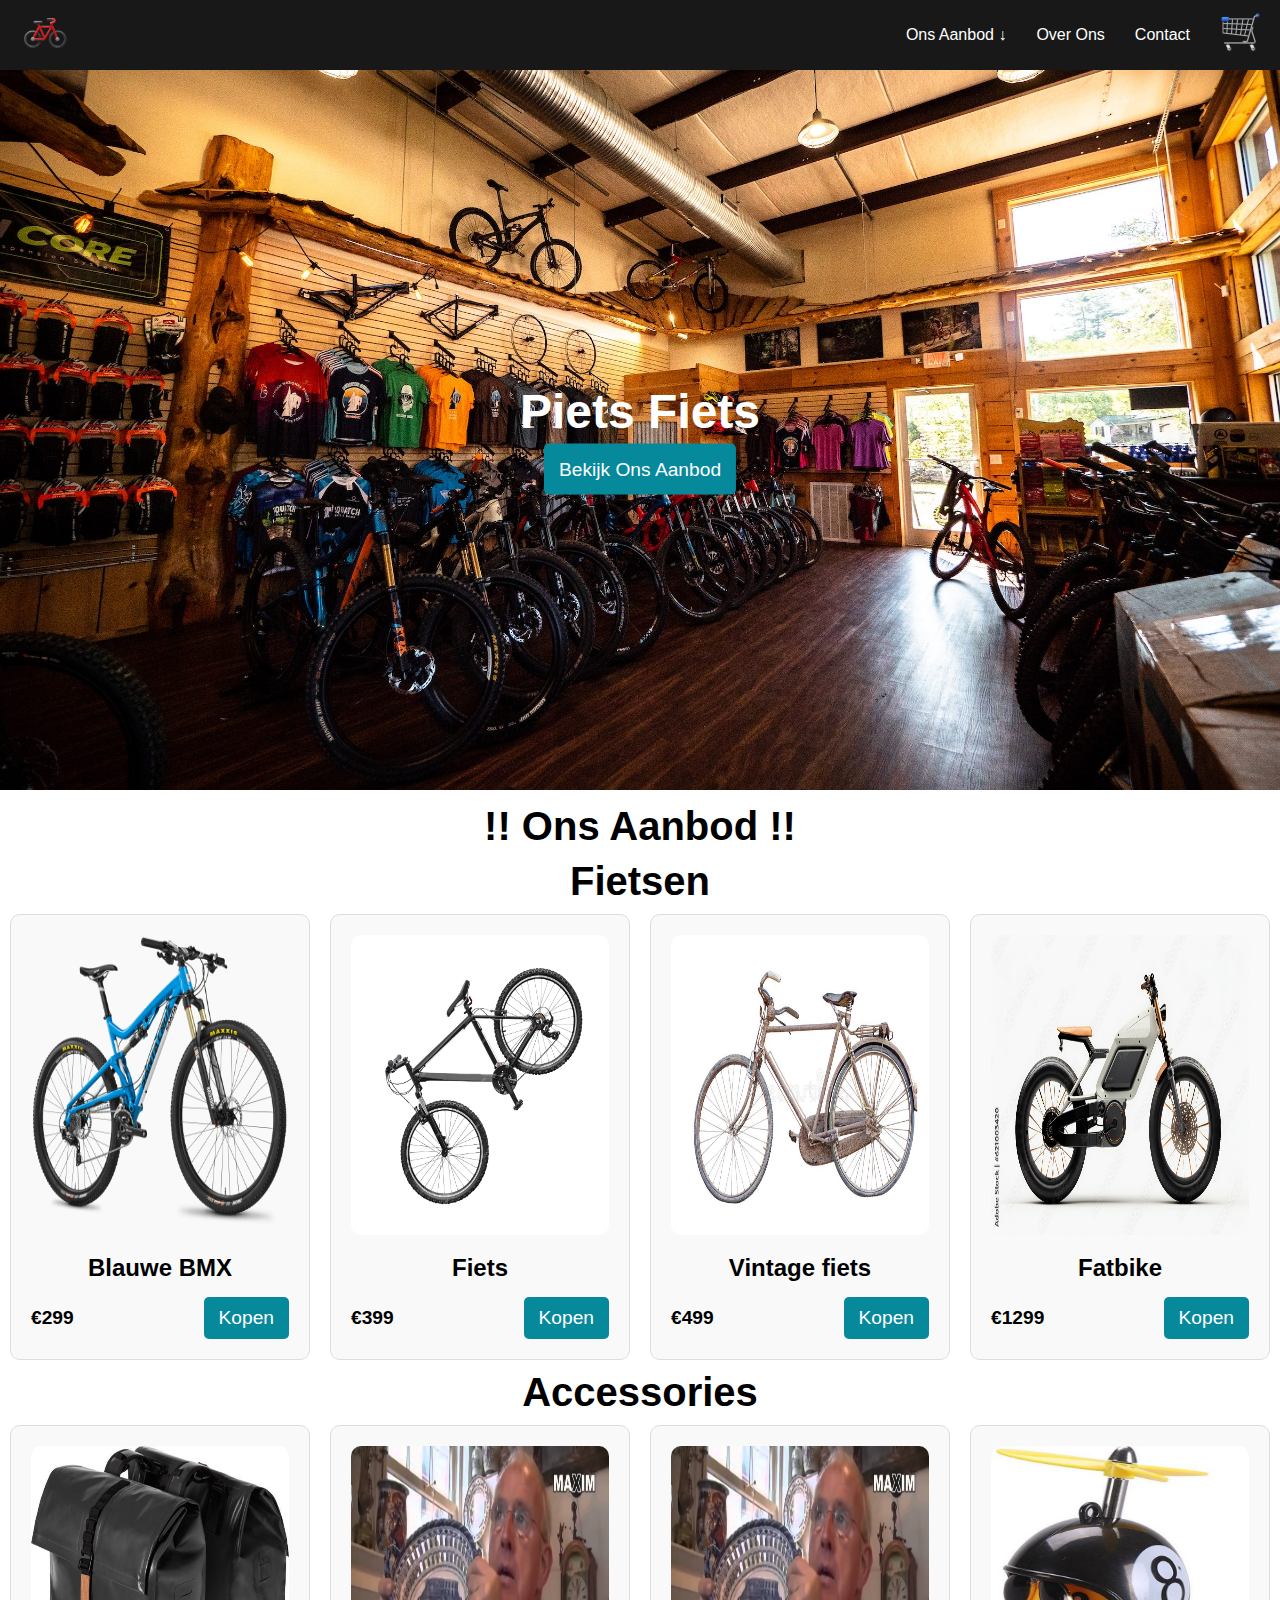
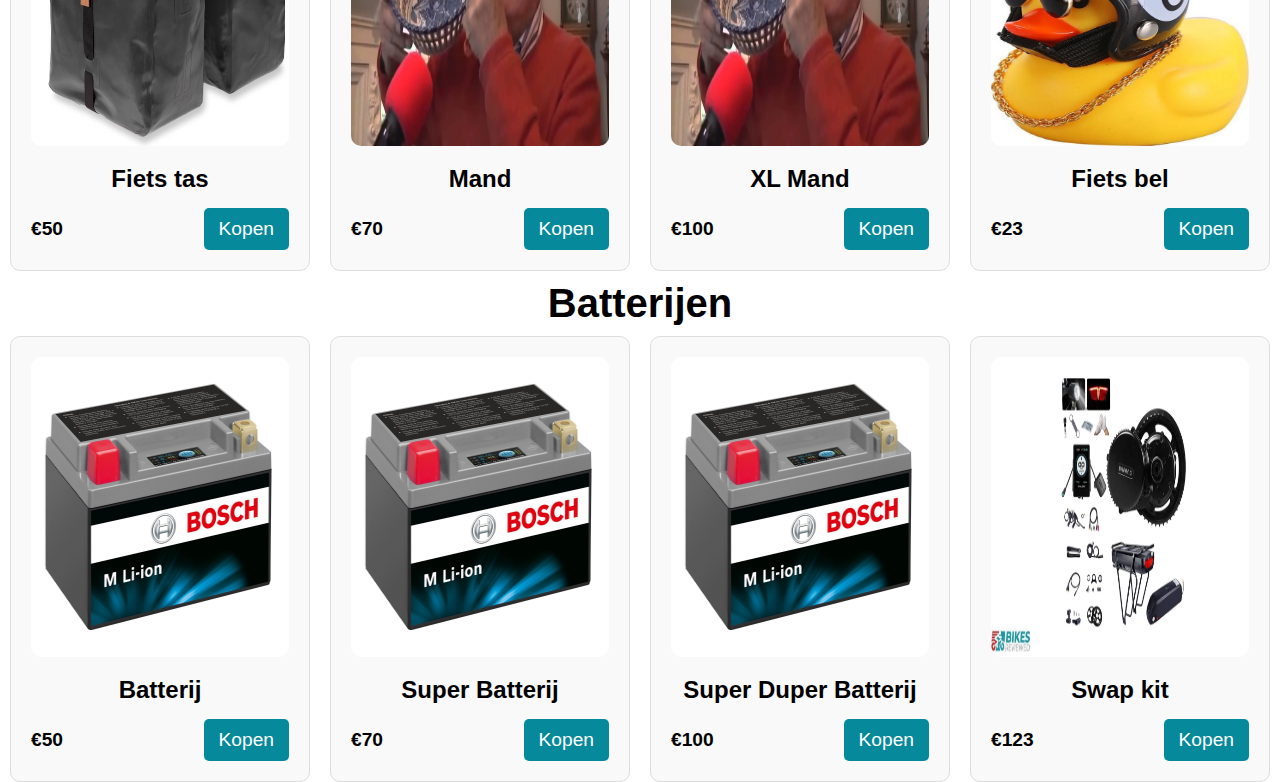
==== commit ca3d9f2f: "Laatste aanpassingen gemaakt" ====
--- a/index.html
+++ b/index.html
@@ -12,6 +12,7 @@
     <nav>
         <ul class='nav-bar'>
             <li class='logo'><a href='index.html'><img src='IMG/logo.png' alt='logo'/></a></li>
+            <!--deze verborgen checkbox zorgt ervoor dat de menu open/dicht gaat zonder js -->
             <input type='checkbox' id='check' />
             <span class="menu">
                 <li class="dropdown">
@@ -29,7 +30,7 @@
                         <a href="#">Batterijen</a>
                     </div>
                 </li>
-                <li><a href="aboutus.html">Over Ons</a></li>
+                <li><a href="over-ons.html">Over Ons</a></li>
                 <li><a href="contact.html">Contact</a></li>
                 <li class="cart"><a href="winkelwagen.html"><img src='IMG/shoppingcart.png' alt='winkelwagen'/></a></li>
                 <label for="check" class="close-menu"><i class="fas fa-times"></i></label>
@@ -39,6 +40,7 @@
     </nav>
     </header>
     <main>
+        <!--Cover foto-->
         <section class="cover">
         <img src="IMG/cover.jpg" alt="Cover Foto" class="cover-img">
         <div class="cover-content">
@@ -47,13 +49,13 @@
         </div>
         </section>
 
-        <!-- Ons Aanbod sectie -->
+        <!-- Aanbod sectie -->
         <section id="aanbod">
             <h1 class="title">!! Ons Aanbod !!</h1>
             
             <!-- Fietsen -->
             <h3 class="title">Fietsen</h3>
-            <div class="product-cards">
+            <div class="index-product-cards">
                 <div class="card">
                     <img src="IMG/product1.png" alt="Product 1">
                     <h2>Blauwe BMX</h2>
@@ -93,7 +95,7 @@
             
             <!-- Accessories -->
             <h3 class="title">Accessories</h3>
-            <div class="product-cards">
+            <div class="index-product-cards">
                 <div class="card">
                     <img src="IMG/fietstas.jpg" alt="Product 1">
                     <h2>Fiets tas</h2>
@@ -133,7 +135,7 @@
             
             <!-- Batterijen -->
             <h3 class="title">Batterijen</h3>
-            <div class="product-cards">
+            <div class="index-product-cards">
                 <div class="card">
                     <img src="IMG/batterij.jpeg" alt="Product 1">
                     <h2>Batterij</h2>
--- a/CSS/styles.css
+++ b/CSS/styles.css
@@ -5,7 +5,7 @@
 }
 
 body {
-    font-family: "Poppins", sans-serif;
+    font-family: sans-serif;
     --color1: #FFF;
     --color2: #181818;
 }
@@ -46,7 +46,7 @@
     text-decoration: none;
     color: var(--color1);
     text-align: center;
-    padding: 10px 0;
+    padding: 20px 0;
 }
 
 .open-menu, .close-menu {
@@ -72,6 +72,61 @@
     display: none;
 }
 
+
+
+/* Dropdown gedeelte */
+.dropdown {
+    position: relative;
+}
+
+.dropdown-content {
+    display: none;
+    position: absolute;
+    background-color: #333; 
+    min-width: 160px;
+    z-index: 1;
+    top: 60px;
+    padding: 10px 0; 
+}
+
+.dropdown-content a {
+    color: white; 
+    padding: 12px 16px;
+    text-decoration: none;
+    display: block;
+    text-align: left;
+}
+
+/* lichte hover achtergrond bij knopjes */
+.dropdown-content a:hover {
+    background-color: #575757; 
+}
+
+/* Toon het tweede niveau dropdown bij hover */
+.dropdown:hover .dropdown-content {
+    display: block;
+}
+
+/* Submenu (derde niveau) styling */
+.dropdown-item {
+    position: relative;
+}
+
+.dropdown-item:hover .submenu-content {
+    display: block;
+}
+
+.submenu-content {
+    display: none;
+    position: absolute;
+    left: 100%; /* Plaats submenu !rechts! van het tweede niveau */
+    top: 0;
+    min-width: 160px;
+    background-color: #333; 
+    z-index: 1;
+}
+
+/* Media query voor burger menu */
 @media(max-width: 700px) {
     .menu {
         flex-direction: column;
@@ -84,91 +139,30 @@
         right: -100%;
         z-index: 100;
         background-color: var(--color2);
+        transition: right 0.3s ease;
     }
 
     .menu li {
         margin-top: 30px;
     }
 
-    .menu li a {
-        padding: 10px;
-    }
-
     .open-menu, .close-menu {
         display: block;
     }
-
+    /* Dit is de logica, dus wanneer de checkbox gechecked is wordt de menu zichtbaar */
     #check:checked ~ .menu {
         right: 0;
     }
-}
-
-/* Dropdown styling */
-.dropdown {
-    position: relative;
-}
-
-.dropdown-content {
-    display: none;
-    position: absolute;
-    background-color: #333; /* Maak de achtergrond donkerder */
-    min-width: 160px;
-    box-shadow: 0px 8px 16px 0px rgba(0, 0, 0, 0.2);
-    z-index: 1;
-    top: 60px;
-    padding: 10px 0; /* Extra padding zodat de gebruiker meer ruimte heeft */
-}
-
-.dropdown-content a {
-    color: white; /* Maak de tekst wit voor betere zichtbaarheid */
-    padding: 12px 16px;
-    text-decoration: none;
-    display: block;
-    text-align: left;
-}
-
-.dropdown-content a:hover {
-    background-color: #575757; /* Voeg een lichte hover-achtergrond toe */
-}
-
-/* Toon het tweede niveau dropdown bij hover */
-.dropdown:hover .dropdown-content {
-    display: block;
-}
-
-/* Submenu (derde niveau) styling */
-.dropdown-item {
-    position: relative;
-}
-
-.dropdown-item:hover .submenu-content {
-    display: block;
-}
-
-.submenu-content {
-    display: none;
-    position: absolute;
-    left: 100%; /* Plaats submenu rechts van het tweede niveau */
-    top: 0;
-    min-width: 160px;
-    background-color: #333; /* Zelfde achtergrondkleur als het tweede niveau */
-    box-shadow: 0px 8px 16px 0px rgba(0, 0, 0, 0.2);
-    z-index: 1;
-}
-
-.submenu-content a {
-    color: white; /* Maak de tekst wit voor de submenu's */
-}
-
-.submenu-content a:hover {
-    background-color: #575757; /* Voeg ook hier een lichte hover-achtergrond toe */
+    .submenu-content {
+        left: -100%;
+    }
 }
 
 /* Einde navbar css */
+
 /* Cover sectie styling */
 .cover {
     position: relative;
-    height: 100vh;
 }
 
 .cover-img {
@@ -187,7 +181,7 @@
 }
 
 .cover h1 {
-    font-size: 4rem;
+    font-size: 3em;
     margin-bottom: 20px;
 }
 
@@ -198,7 +192,7 @@
     padding: 15px 15px;
     font-size: 1.2rem;
     border-radius: 5px;
-    transition: background-color 0.3s ease;
+    transition: background-color 0.5s ease; /* rustig kleur veranderen */
 }
 
 .btn:hover {
@@ -210,12 +204,11 @@
 /* Sectie titel styling */
 .title {
     text-align: center;
-    margin: 10px 0 10px 0;
-    font-size: 2.5rem;
-}
-
-/* Product cards layout */
-.product-cards {
+    margin: 10px 0;
+    font-size: 2.5em;
+}
+
+.index-product-cards {
     display: flex;
     justify-content: center;
     gap: 20px;
@@ -230,7 +223,6 @@
     padding: 20px;
     width: 300px; /* Breedte van de kaart */
     text-align: center;
-    box-shadow: 0 2px 10px rgba(0, 0, 0, 0.1);
 }
 
 .card img {
@@ -241,7 +233,7 @@
 
 .card h2 {
     margin: 15px 0;
-    font-size: 1.5rem;
+    font-size: 1.5em;
 }
 
 /* Footer van de card met prijs en koopknop */
@@ -252,11 +244,11 @@
 }
 
 .price {
-    font-size: 1.2rem;
+    font-size: 1.2em;
     font-weight: bold;
 }
 
-/* Koop knop styling */
+/* Koop knop styling bij cards */
 .card-footer .btn {
     background-color: #05899b;
     color: white;
@@ -273,64 +265,52 @@
 
 /* Contact pagina css */
 
-.contact-section {
-    margin-top: 10px; /* Zorgt dat de content niet onder de navbar valt */
+/* Contact Form Page Layout */
+.contact-page {
+    display: flex;
+    justify-content: center;
+    align-items: center;
+    padding: 20px;
+}
+
+.contact-container {
+    display: flex;
+    justify-content: space-between;
+    align-items: flex-start;
+    max-width: 1200px;
+    width: 100%;
+    gap: 20px;
+}
+
+.form-column, .text-column {
+    width: 50%;
+}
+
+/* Contact Form gedeelte */
+.contact-form {
     display: flex;
     flex-direction: column;
-    align-items: center;
-    text-align: center;
-}
-
-.contact-section h1 {
-    font-size: 2.5rem;
-    margin-bottom: 10px;
-}
-
-.contact-section p {
-    max-width: 600px;
-    font-size: 1.2rem;
-    color: #555;
-}
-
-/* Contact formulier styling */
-.contact-form {
-    display: flex;
-    flex-direction: column;
-    align-items: center; /* Center the form horizontally */
-    margin: 20px; 
-    width: 100%;
 }
 
 .form-group {
-    width: 500px;
     margin-bottom: 15px;
 }
 
 .form-group label {
+    margin-bottom: 5px;
     display: block;
-    margin-bottom: 5px;
-    color: #333;
-    text-align: left; /* Left-align the label */
-}
-
-.form-group input,
+}
+
+.form-group input, 
 .form-group textarea {
-    width: 100%; /* Ensure the input and textarea fields take up 100% of the form-group's width */
+    width: 100%;
     padding: 10px;
     border: 1px solid #ccc;
     border-radius: 5px;
-    font-size: 1rem;
-    box-sizing: border-box; /* Prevent padding from increasing the width */
-}
-
-.form-group input:focus,
-.form-group textarea:focus {
-    border-color: #05899b;
-    outline: none;
 }
 
 .submit-btn {
-    padding: 12px 20px;
+    padding: 12px;
     background-color: #05899b;
     color: white;
     border: none;
@@ -338,16 +318,29 @@
     font-size: 1.2rem;
     cursor: pointer;
     transition: background-color 0.3s ease;
-    width: 500px; /* Make the submit button fill the width */
-    margin-top: 10px;
-    margin-bottom: 10px;
-}
-
-
+}
 
 .submit-btn:hover {
     background-color: #076673;
 }
+
+/* Media Query die de order verandert, dus eerst contact informatie, daarna form*/
+@media (max-width: 900px) {
+    .contact-container {
+        flex-direction: column-reverse;
+        align-items: center;
+    }
+
+    .form-column, .text-column {
+        width: 100%;
+    }
+
+    .text-column {
+        text-align: center;
+        margin-bottom: 20px;
+    }
+}
+
 
 /* Over ons pagina */
 
@@ -363,7 +356,7 @@
 .mission-section,
 .what-we-do-section,
 .team-section {
-    max-width: 800px; /* Zorg ervoor dat de secties niet te breed zijn */
+    max-width: 800px; /* Zorgt ervoor dat de secties niet te breed zijn */
     margin-bottom: 40px; /* Ruimte tussen de secties */
 }
 
@@ -406,7 +399,7 @@
 }
 
 .product-title {
-    font-size: 2.5rem;
+    font-size: 2.5em;
     color: #333;
     margin-bottom: 10px;
 }
@@ -422,7 +415,7 @@
 }
 
 .product-price {
-    font-size: 2rem;
+    font-size: 2em;
     font-weight: bold;
     color: #05899b;
     margin-bottom: 20px;
@@ -435,7 +428,7 @@
     font-size: 1.2rem;
     text-decoration: none;
     border-radius: 5px;
-    transition: background-color 0.3s ease;
+    transition: background-color 0.5s ease;
 }
 .stock-status {
     color: green;
@@ -445,6 +438,7 @@
     background-color: #076673;
 }
 
+/* Foto bovenaan */
 @media (max-width: 900px) {
     .product-container {
         flex-direction: column;
@@ -458,7 +452,7 @@
     }
 
     .product-purchase {
-        align-items: center; /* Zorgt ervoor dat de prijs en knop gecentreerd zijn op kleinere schermen */
+        align-items: center; /* Center prijs en koop knop */
     }
 }
 
@@ -469,6 +463,11 @@
     text-align: center;
 }
 /* Content layout */
+
+.flex-container {
+    display: flex; 
+}
+
 .content {
     display: flex;
     justify-content: space-between;
@@ -479,7 +478,7 @@
 .filter-section {
     height: 23%;
     padding: 20px;
-    margin: 10px;
+    margin: 0 20px; /* hoeveel spatie tussen filter sectie en product kaarten */
     background-color: #f4f4f4;
     border: 1px solid #ddd;
     border-radius: 10px;
@@ -498,7 +497,7 @@
     margin-bottom: 10px;
 }
 
-/* Zorgt dat prijs filter ook links is uitgelijnd */
+/* prijs filter input naast elkaar */
 .price-filter {
     display: flex;
     align-items: center;
@@ -508,7 +507,7 @@
 .price-filter input {
     width: 100%;
     padding: 8px;
-    font-size: 1rem;
+    font-size: 1em;
     border: 1px solid #ddd;
     border-radius: 5px;
 }
@@ -521,15 +520,22 @@
 .color-filter label {
     display: block;
     margin-bottom: 8px;
-    text-align: left; /* Links uitlijnen van type en kleur filters */
-}
-
-.flex-container {
-    display: flex; /* Flexbox inschakelen */
-}
-
-
+    text-align: left; 
+}
+
+/* Product cards layout */
+.product-cards {
+    display: flex;
+    justify-content: flex-start;
+    gap: 20px;
+    flex-wrap: wrap;
+}
+
+/* filter boven, product cards onder */
 @media (max-width: 900px) {
+    .product-cards {
+        justify-content: center;
+    }
     .content {
         flex-direction: column;
         align-items: center;
@@ -538,9 +544,10 @@
     .filter-section,
     .product-list {
         width: 100%;
-    }
-
-    .product-list {
+        margin: 0;
+    }
+
+    .aanbod {
         margin-top: 20px;
     }
     .flex-container {
@@ -548,3 +555,12 @@
     }
 }
 
+/* winkelwagen */
+
+.wip {
+    display: flex;
+    justify-content: center;
+    align-items: center;
+    text-align: center;
+}
+
